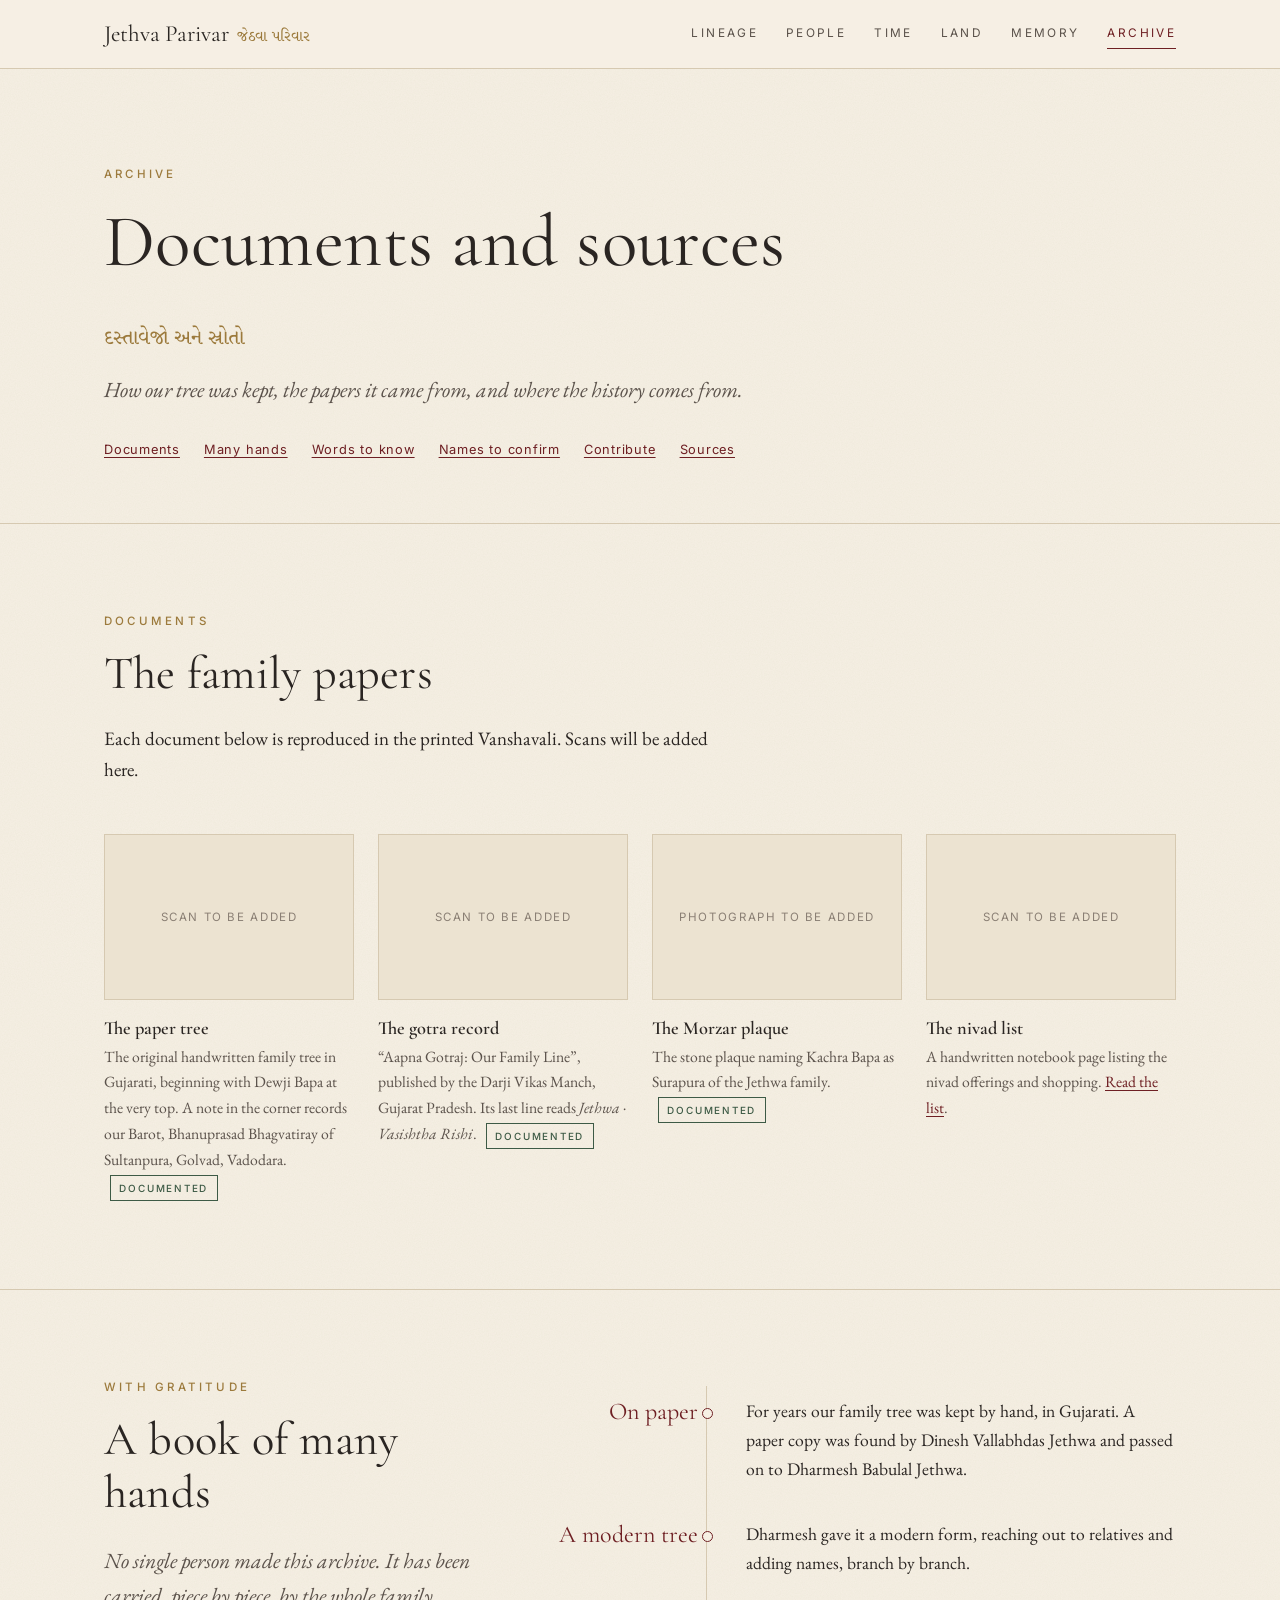
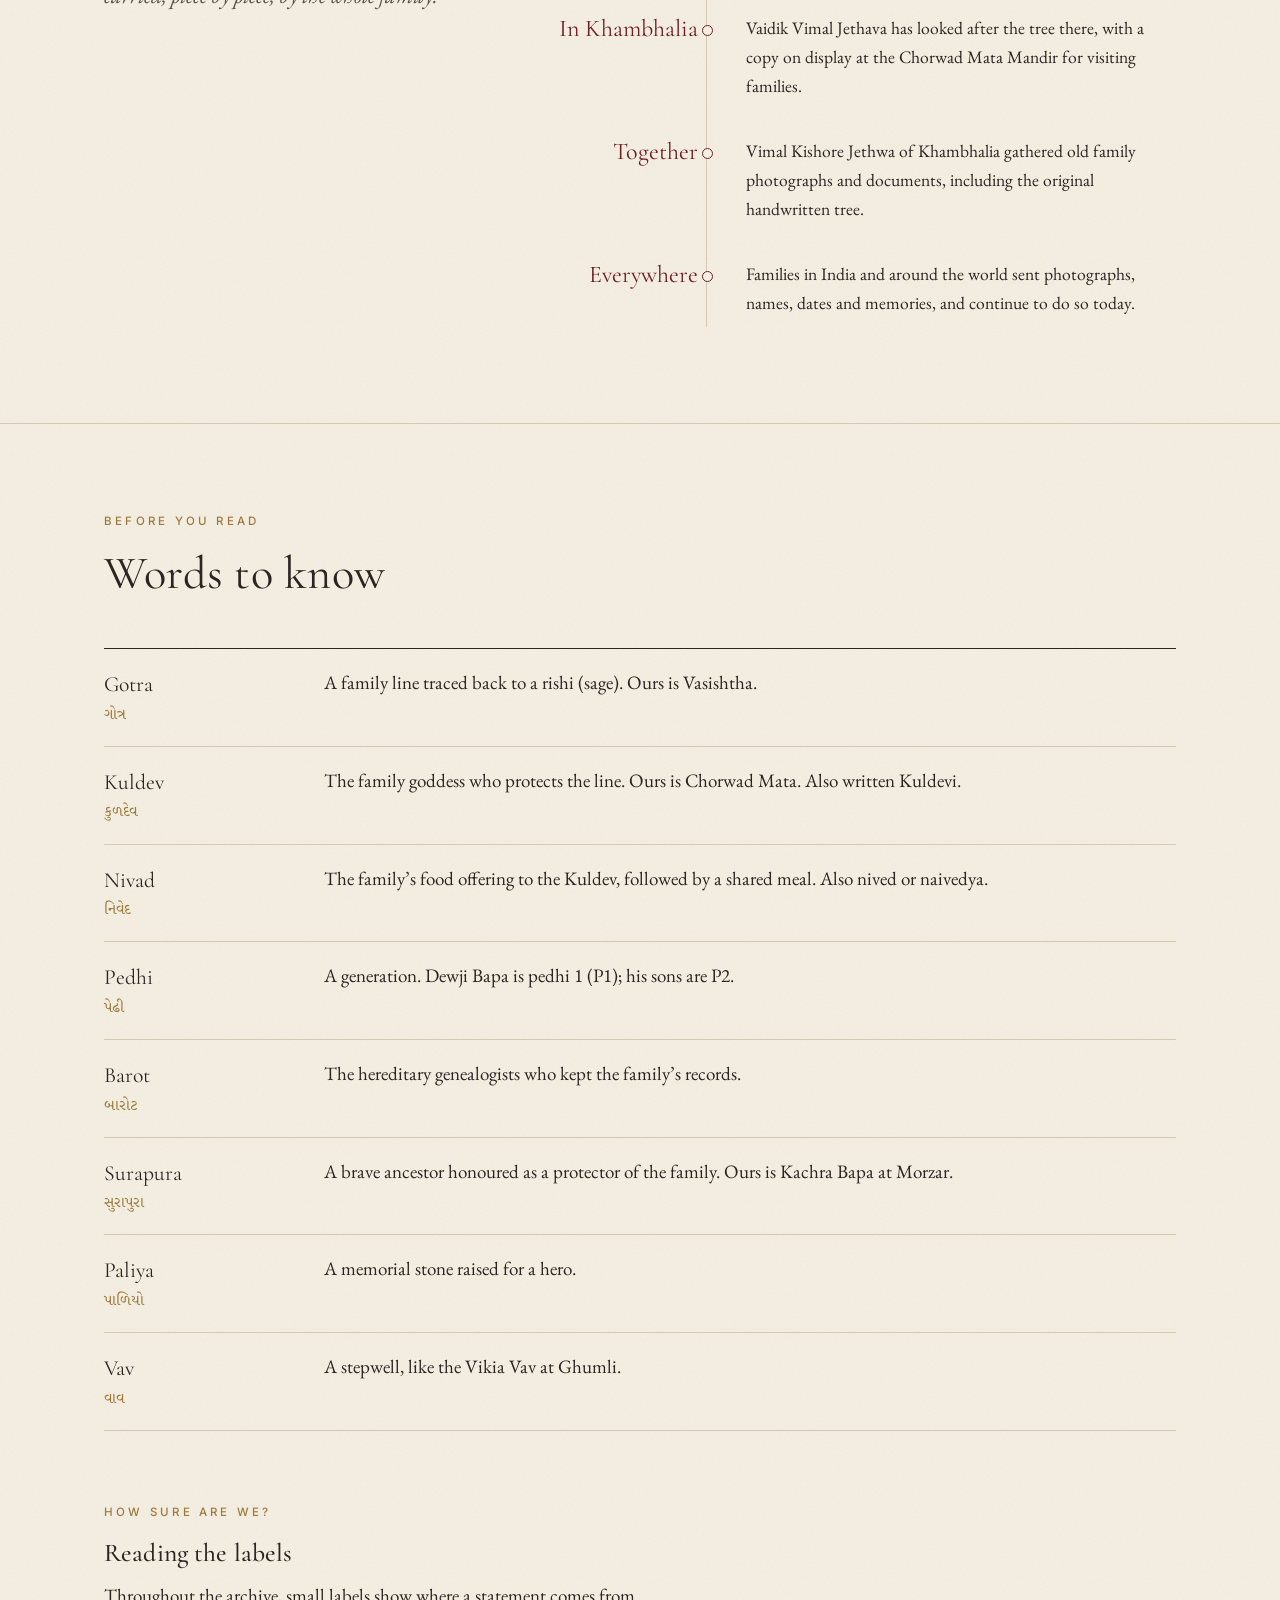
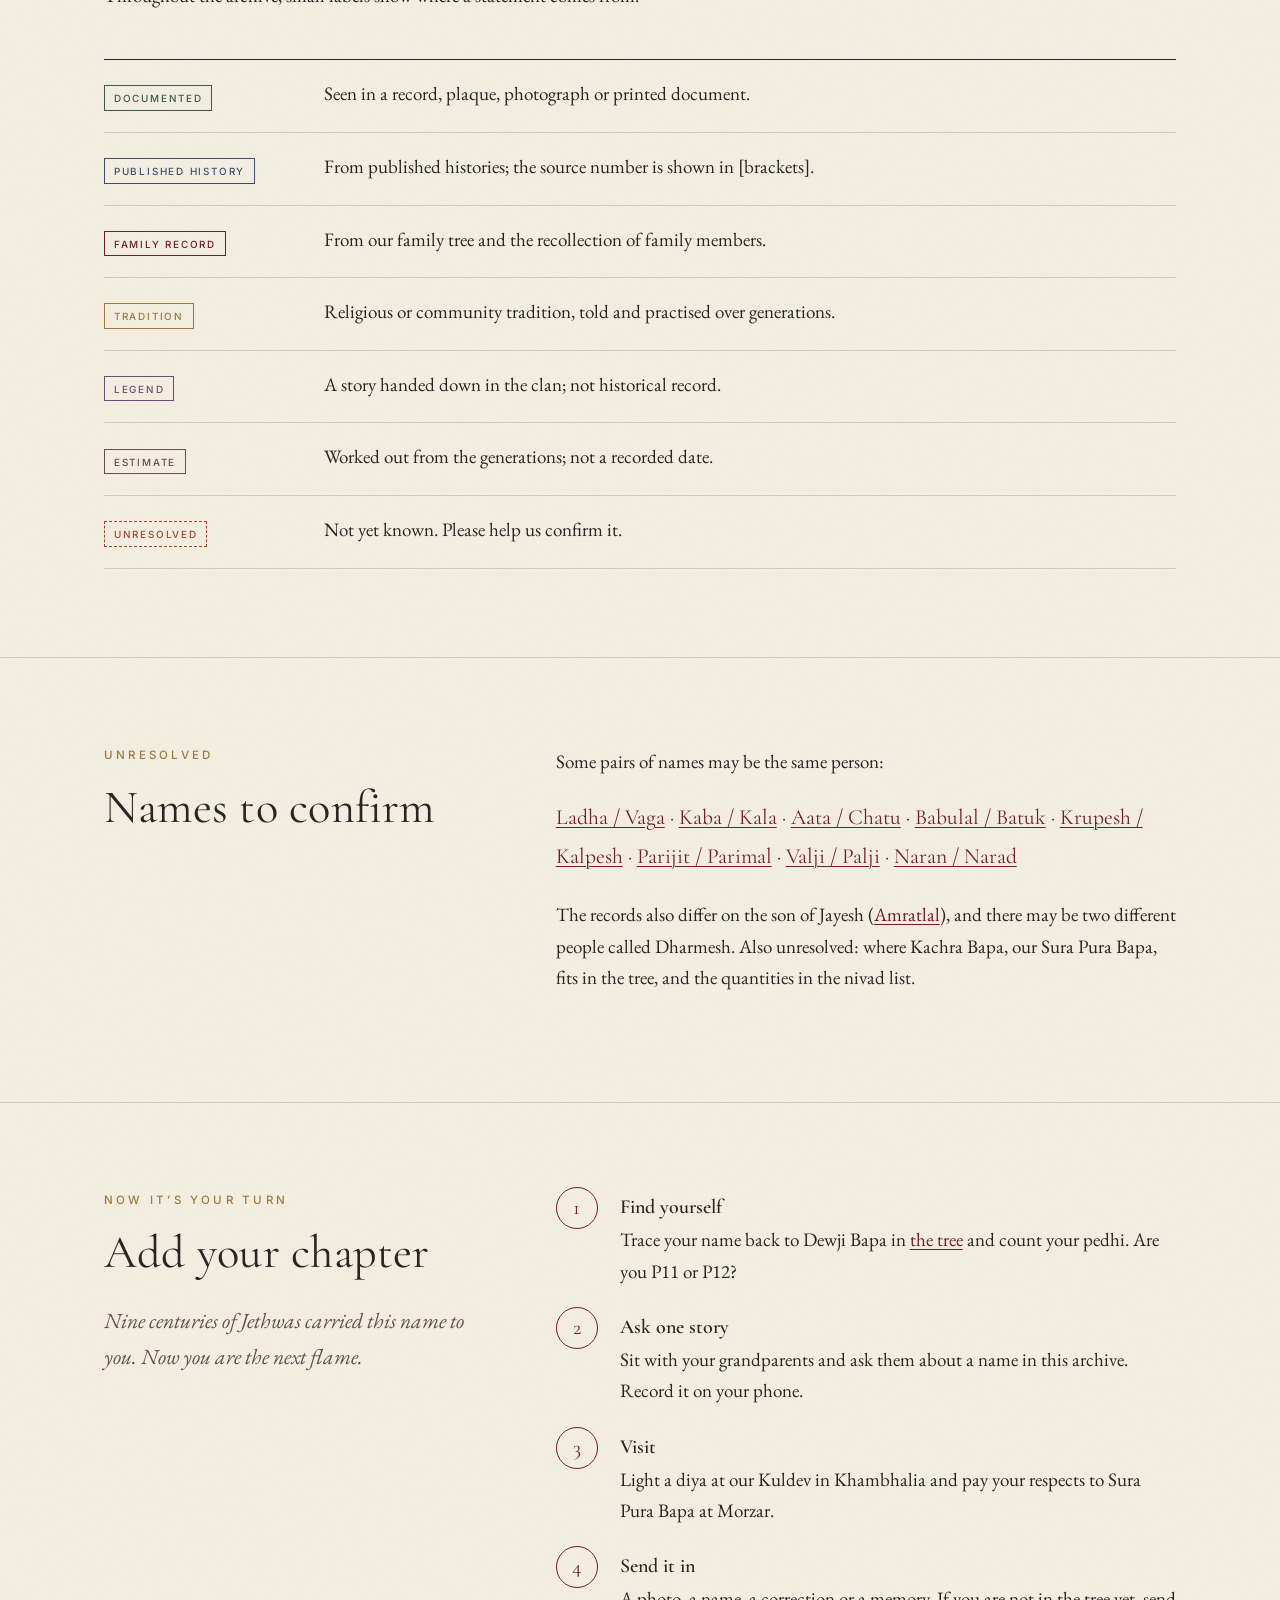
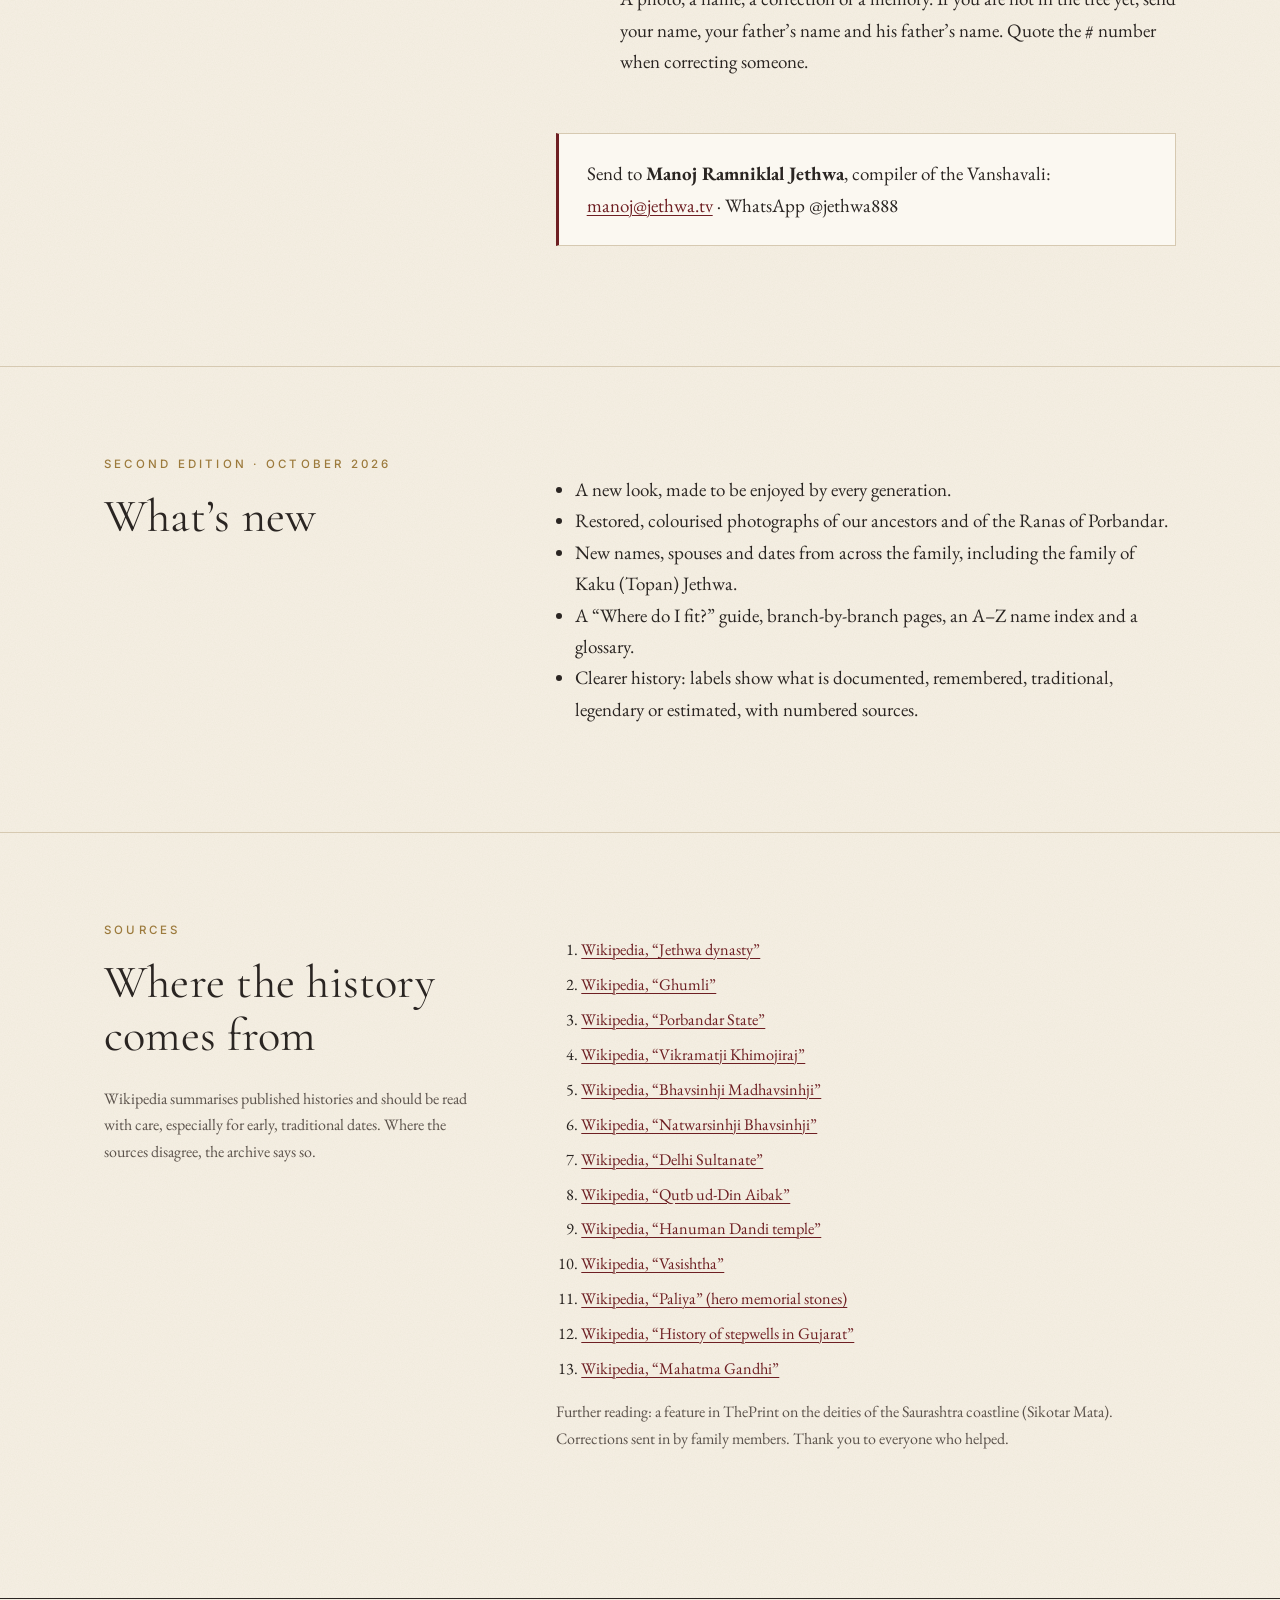
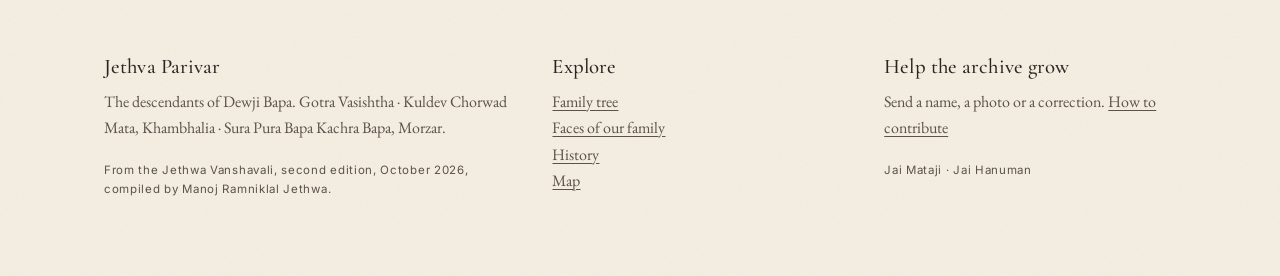
==== archive.html @ 45e607ae "Build the family archive website from the Vanshavali Seven pages in an editorial archive style: home" ====
<!doctype html>
<html lang="en">
<head>
  <meta charset="utf-8">
  <meta name="viewport" content="width=device-width, initial-scale=1">
  <title>Documents and sources · Jethva Parivar</title>
  <meta name="description" content="The family's documents, how our tree was kept, a glossary, sources, and the names still to confirm.">
  <link rel="preconnect" href="https://fonts.googleapis.com">
  <link rel="preconnect" href="https://fonts.gstatic.com" crossorigin>
  <link href="https://fonts.googleapis.com/css2?family=Cormorant+Garamond:ital,wght@0,400;0,500;0,600;1,400&family=EB+Garamond:ital,wght@0,400;0,600;1,400&family=Inter:wght@400;500&family=Noto+Serif+Gujarati:wght@400;500&display=swap" rel="stylesheet">
  <link rel="stylesheet" href="css/style.css">
</head>
<body>
  <header class="site-header">
    <div class="wrap">
      <a class="brand" href="index.html">Jethva Parivar<span>જેઠવા પરિવાર</span></a>
      <button class="nav-toggle" type="button" aria-expanded="false" aria-controls="nav">Menu</button>
      <nav class="nav" id="nav" aria-label="Main">
        <a href="lineage.html">Lineage</a>
        <a href="people.html">People</a>
        <a href="time.html">Time</a>
        <a href="land.html">Land</a>
        <a href="memory.html">Memory</a>
        <a href="archive.html" aria-current="page">Archive</a>
      </nav>
    </div>
  </header>

  <main>
<header class="page-head">
  <div class="wrap">
    <p class="eyebrow">Archive</p>
    <h1>Documents and sources</h1>
    <div class="gu-title">દસ્તાવેજો અને સ્રોતો</div>
    <p class="lede" style="max-width:42rem">How our tree was kept, the papers it came from, and where the history comes from.</p>
    <p style="font-family:var(--ui);font-size:.8rem;letter-spacing:.06em;margin-top:2rem;display:flex;gap:1.5rem;flex-wrap:wrap">
      <a href="#documents">Documents</a><a href="#hands">Many hands</a><a href="#words">Words to know</a><a href="#confirm">Names to confirm</a><a href="#contribute">Contribute</a><a href="#sources">Sources</a>
    </p>
  </div>
</header>

<section id="documents">
  <div class="wrap">
    <div class="section-head reveal">
      <p class="eyebrow">Documents</p>
      <h2>The family papers</h2>
      <p>Each document below is reproduced in the printed Vanshavali. Scans will be added here.</p>
    </div>
    <div class="gallery" style="grid-template-columns:repeat(auto-fill,minmax(250px,1fr))">
      <figure class="reveal"><div class="plate wide">Scan to be added</div><figcaption><b>The paper tree</b>The original handwritten family tree in Gujarati, beginning with Dewji Bapa at the very top. A note in the corner records our Barot, Bhanuprasad Bhagvatiray of Sultanpura, Golvad, Vadodara. <span class="tag doc">Documented</span></figcaption></figure>
      <figure class="reveal"><div class="plate wide">Scan to be added</div><figcaption><b>The gotra record</b>“Aapna Gotraj: Our Family Line”, published by the Darji Vikas Manch, Gujarat Pradesh. Its last line reads <i>Jethwa · Vasishtha Rishi</i>. <span class="tag doc">Documented</span></figcaption></figure>
      <figure class="reveal"><div class="plate wide">Photograph to be added</div><figcaption><b>The Morzar plaque</b>The stone plaque naming Kachra Bapa as Surapura of the Jethwa family. <span class="tag doc">Documented</span></figcaption></figure>
      <figure class="reveal"><div class="plate wide">Scan to be added</div><figcaption><b>The nivad list</b>A handwritten notebook page listing the nivad offerings and shopping. <a href="memory.html#nivad">Read the list</a>.</figcaption></figure>
    </div>
  </div>
</section>

<section id="hands">
  <div class="wrap split">
    <div class="reveal">
      <p class="eyebrow">With gratitude</p>
      <h2>A book of many hands</h2>
      <p class="lede">No single person made this archive. It has been carried, piece by piece, by the whole family.</p>
    </div>
    <ol class="timeline reveal" style="margin-top:0">
      <li><div class="when">On paper</div><div class="what">For years our family tree was kept by hand, in Gujarati. A paper copy was found by Dinesh Vallabhdas Jethwa and passed on to Dharmesh Babulal Jethwa.</div></li>
      <li><div class="when">A modern tree</div><div class="what">Dharmesh gave it a modern form, reaching out to relatives and adding names, branch by branch.</div></li>
      <li><div class="when">In Khambhalia</div><div class="what">Vaidik Vimal Jethava has looked after the tree there, with a copy on display at the Chorwad Mata Mandir for visiting families.</div></li>
      <li><div class="when">Together</div><div class="what">Vimal Kishore Jethwa of Khambhalia gathered old family photographs and documents, including the original handwritten tree.</div></li>
      <li><div class="when">Everywhere</div><div class="what">Families in India and around the world sent photographs, names, dates and memories, and continue to do so today.</div></li>
    </ol>
  </div>
</section>

<section id="words">
  <div class="wrap">
    <div class="section-head reveal">
      <p class="eyebrow">Before you read</p>
      <h2>Words to know</h2>
    </div>
    <dl class="glossary reveal">
      <dt>Gotra<span class="gu">ગોત્ર</span></dt><dd>A family line traced back to a rishi (sage). Ours is Vasishtha.</dd>
      <dt>Kuldev<span class="gu">કુળદેવ</span></dt><dd>The family goddess who protects the line. Ours is Chorwad Mata. Also written Kuldevi.</dd>
      <dt>Nivad<span class="gu">નિવેદ</span></dt><dd>The family’s food offering to the Kuldev, followed by a shared meal. Also nived or naivedya.</dd>
      <dt>Pedhi<span class="gu">પેઢી</span></dt><dd>A generation. Dewji Bapa is pedhi 1 (P1); his sons are P2.</dd>
      <dt>Barot<span class="gu">બારોટ</span></dt><dd>The hereditary genealogists who kept the family’s records.</dd>
      <dt>Surapura<span class="gu">સુરાપુરા</span></dt><dd>A brave ancestor honoured as a protector of the family. Ours is Kachra Bapa at Morzar.</dd>
      <dt>Paliya<span class="gu">પાળિયો</span></dt><dd>A memorial stone raised for a hero.</dd>
      <dt>Vav<span class="gu">વાવ</span></dt><dd>A stepwell, like the Vikia Vav at Ghumli.</dd>
    </dl>

    <div class="section-head reveal" style="margin-top:72px">
      <p class="eyebrow">How sure are we?</p>
      <h3>Reading the labels</h3>
      <p>Throughout the archive, small labels show where a statement comes from.</p>
    </div>
    <dl class="glossary reveal">
      <dt><span class="tag doc" style="margin:0">Documented</span></dt><dd>Seen in a record, plaque, photograph or printed document.</dd>
      <dt><span class="tag pub" style="margin:0">Published history</span></dt><dd>From published histories; the source number is shown in [brackets].</dd>
      <dt><span class="tag fam" style="margin:0">Family record</span></dt><dd>From our family tree and the recollection of family members.</dd>
      <dt><span class="tag trad" style="margin:0">Tradition</span></dt><dd>Religious or community tradition, told and practised over generations.</dd>
      <dt><span class="tag leg" style="margin:0">Legend</span></dt><dd>A story handed down in the clan; not historical record.</dd>
      <dt><span class="tag est" style="margin:0">Estimate</span></dt><dd>Worked out from the generations; not a recorded date.</dd>
      <dt><span class="tag unres" style="margin:0">Unresolved</span></dt><dd>Not yet known. Please help us confirm it.</dd>
    </dl>
  </div>
</section>

<section id="confirm">
  <div class="wrap split">
    <div class="reveal">
      <p class="eyebrow">Unresolved</p>
      <h2>Names to confirm</h2>
    </div>
    <div class="reveal">
      <p>Some pairs of names may be the same person:</p>
      <p style="font-family:var(--serif);font-size:1.35rem;line-height:1.8">
        <a href="lineage.html#67">Ladha / Vaga</a> · <a href="lineage.html#156">Kaba / Kala</a> · <a href="lineage.html#159">Aata / Chatu</a> · <a href="lineage.html#110">Babulal / Batuk</a> · <a href="lineage.html#130">Krupesh / Kalpesh</a> · <a href="lineage.html#64">Parijit / Parimal</a> · <a href="lineage.html#250">Valji / Palji</a> · <a href="lineage.html#251">Naran / Narad</a>
      </p>
      <p>The records also differ on the son of Jayesh (<a href="lineage.html#26">Amratlal</a>), and there may be two different people called Dharmesh. Also unresolved: where Kachra Bapa, our Sura Pura Bapa, fits in the tree, and the quantities in the nivad list.</p>
    </div>
  </div>
</section>

<section id="contribute">
  <div class="wrap split">
    <div class="reveal">
      <p class="eyebrow">Now it’s your turn</p>
      <h2>Add your chapter</h2>
      <p class="lede">Nine centuries of Jethwas carried this name to you. Now you are the next flame.</p>
    </div>
    <div class="reveal">
      <ol class="steps">
        <li><b>Find yourself</b>Trace your name back to Dewji Bapa in <a href="lineage.html">the tree</a> and count your pedhi. Are you P11 or P12?</li>
        <li><b>Ask one story</b>Sit with your grandparents and ask them about a name in this archive. Record it on your phone.</li>
        <li><b>Visit</b>Light a diya at our Kuldev in Khambhalia and pay your respects to Sura Pura Bapa at Morzar.</li>
        <li><b>Send it in</b>A photo, a name, a correction or a memory. If you are not in the tree yet, send your name, your father’s name and his father’s name. Quote the # number when correcting someone.</li>
      </ol>
      <div class="callout">
        <p>Send to <b>Manoj Ramniklal Jethwa</b>, compiler of the Vanshavali: <a href="mailto:manoj@jethwa.tv">manoj@jethwa.tv</a> · WhatsApp @jethwa888</p>
      </div>
    </div>
  </div>
</section>

<section>
  <div class="wrap split">
    <div class="reveal">
      <p class="eyebrow">Second edition · October 2026</p>
      <h2>What’s new</h2>
    </div>
    <ul class="reveal" style="padding-left:1.2rem">
      <li>A new look, made to be enjoyed by every generation.</li>
      <li>Restored, colourised photographs of our ancestors and of the Ranas of Porbandar.</li>
      <li>New names, spouses and dates from across the family, including the family of Kaku (Topan) Jethwa.</li>
      <li>A “Where do I fit?” guide, branch-by-branch pages, an A–Z name index and a glossary.</li>
      <li>Clearer history: labels show what is documented, remembered, traditional, legendary or estimated, with numbered sources.</li>
    </ul>
  </div>
</section>

<section id="sources">
  <div class="wrap split">
    <div class="reveal">
      <p class="eyebrow">Sources</p>
      <h2>Where the history comes from</h2>
      <p style="font-size:1rem;color:var(--ink-soft)">Wikipedia summarises published histories and should be read with care, especially for early, traditional dates. Where the sources disagree, the archive says so.</p>
    </div>
    <div class="reveal">
      <ol class="sources">
        <li><a href="https://en.wikipedia.org/wiki/Jethwa_dynasty">Wikipedia, “Jethwa dynasty”</a></li>
        <li><a href="https://en.wikipedia.org/wiki/Ghumli">Wikipedia, “Ghumli”</a></li>
        <li><a href="https://en.wikipedia.org/wiki/Porbandar_State">Wikipedia, “Porbandar State”</a></li>
        <li><a href="https://en.wikipedia.org/wiki/Vikramatji_Khimojiraj">Wikipedia, “Vikramatji Khimojiraj”</a></li>
        <li><a href="https://en.wikipedia.org/wiki/Bhavsinhji_Madhavsinhji">Wikipedia, “Bhavsinhji Madhavsinhji”</a></li>
        <li><a href="https://en.wikipedia.org/wiki/Natwarsinhji_Bhavsinhji">Wikipedia, “Natwarsinhji Bhavsinhji”</a></li>
        <li><a href="https://en.wikipedia.org/wiki/Delhi_Sultanate">Wikipedia, “Delhi Sultanate”</a></li>
        <li><a href="https://en.wikipedia.org/wiki/Qutb_ud-Din_Aibak">Wikipedia, “Qutb ud-Din Aibak”</a></li>
        <li><a href="https://en.wikipedia.org/wiki/Hanuman_Dandi_temple">Wikipedia, “Hanuman Dandi temple”</a></li>
        <li><a href="https://en.wikipedia.org/wiki/Vasishtha">Wikipedia, “Vasishtha”</a></li>
        <li><a href="https://en.wikipedia.org/wiki/Paliya">Wikipedia, “Paliya” (hero memorial stones)</a></li>
        <li><a href="https://en.wikipedia.org/wiki/History_of_stepwells_in_Gujarat">Wikipedia, “History of stepwells in Gujarat”</a></li>
        <li><a href="https://en.wikipedia.org/wiki/Mahatma_Gandhi">Wikipedia, “Mahatma Gandhi”</a></li>
      </ol>
      <p style="font-size:1rem;color:var(--ink-soft)">Further reading: a feature in ThePrint on the deities of the Saurashtra coastline (Sikotar Mata). Corrections sent in by family members. Thank you to everyone who helped.</p>
    </div>
  </div>
</section>
  </main>

  <footer class="site-footer">
    <div class="wrap">
      <div>
        <h4>Jethva Parivar</h4>
        <p>The descendants of Dewji Bapa. Gotra Vasishtha · Kuldev Chorwad Mata, Khambhalia · Sura Pura Bapa Kachra Bapa, Morzar.</p>
        <p class="small">From the Jethwa Vanshavali, second edition, October 2026, compiled by Manoj Ramniklal Jethwa.</p>
      </div>
      <div>
        <h4>Explore</h4>
        <p><a href="lineage.html">Family tree</a><br><a href="people.html">Faces of our family</a><br><a href="time.html">History</a><br><a href="land.html">Map</a></p>
      </div>
      <div>
        <h4>Help the archive grow</h4>
        <p>Send a name, a photo or a correction. <a href="archive.html#contribute">How to contribute</a></p>
        <p class="small">Jai Mataji · Jai Hanuman</p>
      </div>
    </div>
  </footer>
  <script src="js/site.js"></script>
</body>
</html>
---- css/style.css ----
/* Jethva Parivar: a private family archive.
   Ivory paper, oxblood, restrained antique gold, sepia and charcoal. */

:root {
  --paper: #f6f0e4;
  --paper-deep: #ece3d1;
  --card: #fbf8f1;
  --ink: #2a2522;
  --ink-soft: #5b524b;
  --ink-faint: #8a7f74;
  --oxblood: #6e1f23;
  --oxblood-soft: #8d3a3a;
  --gold: #9c7a3c;
  --gold-faint: #c9b48a;
  --rule: #d6c9b1;
  --serif: "Cormorant Garamond", "EB Garamond", Georgia, serif;
  --text: "EB Garamond", Georgia, serif;
  --gu: "Noto Serif Gujarati", serif;
  --ui: "Inter", system-ui, sans-serif;
  --wide: 1120px;
  --narrow: 720px;
}

* { box-sizing: border-box; }

html { scroll-behavior: smooth; }

body {
  margin: 0;
  color: var(--ink);
  background-color: var(--paper);
  /* Subtle paper grain */
  background-image: url("data:image/svg+xml,%3Csvg xmlns='http://www.w3.org/2000/svg' width='220' height='220'%3E%3Cfilter id='n'%3E%3CfeTurbulence type='fractalNoise' baseFrequency='.85' numOctaves='3' stitchTiles='stitch'/%3E%3CfeColorMatrix values='0 0 0 0 .35 0 0 0 0 .27 0 0 0 0 .18 0 0 0 .07 0'/%3E%3C/filter%3E%3Crect width='100%25' height='100%25' filter='url(%23n)'/%3E%3C/svg%3E");
  font-family: var(--text);
  font-size: 1.1875rem;
  line-height: 1.65;
  -webkit-font-smoothing: antialiased;
}

img { max-width: 100%; display: block; }

a { color: var(--oxblood); text-decoration-thickness: 1px; text-underline-offset: 3px; }
a:hover { color: var(--oxblood-soft); }

h1, h2, h3, h4 {
  font-family: var(--serif);
  font-weight: 500;
  line-height: 1.15;
  margin: 0 0 .5em;
  letter-spacing: .005em;
}
h1 { font-size: clamp(2.6rem, 6vw, 4.6rem); font-weight: 400; }
h2 { font-size: clamp(2rem, 4vw, 2.9rem); font-weight: 400; }
h3 { font-size: 1.6rem; }
h4 { font-size: 1.25rem; }
p { margin: 0 0 1.1em; }

.gu { font-family: var(--gu); font-weight: 400; }

.eyebrow {
  font-family: var(--ui);
  font-size: .72rem;
  font-weight: 500;
  letter-spacing: .28em;
  text-transform: uppercase;
  color: var(--gold);
  margin: 0 0 1rem;
}

.lede { font-size: 1.35rem; color: var(--ink-soft); font-style: italic; }

.wrap { max-width: var(--wide); margin: 0 auto; padding: 0 24px; }
.narrow { max-width: var(--narrow); margin: 0 auto; padding: 0 24px; }

/* ---------- Header ---------- */

.site-header {
  position: sticky;
  top: 0;
  z-index: 20;
  background: rgba(246, 240, 228, .94);
  backdrop-filter: blur(6px);
  border-bottom: 1px solid var(--rule);
}
.site-header .wrap {
  display: flex;
  align-items: center;
  justify-content: space-between;
  gap: 1.5rem;
  height: 68px;
}
.brand {
  font-family: var(--serif);
  font-size: 1.45rem;
  color: var(--ink);
  text-decoration: none;
  white-space: nowrap;
}
.brand span { color: var(--gold); font-family: var(--gu); font-size: .95rem; margin-left: .5rem; }
.nav { display: flex; gap: 1.75rem; }
.nav a {
  font-family: var(--ui);
  font-size: .74rem;
  letter-spacing: .2em;
  text-transform: uppercase;
  color: var(--ink-soft);
  text-decoration: none;
  padding: .3rem 0;
  border-bottom: 1px solid transparent;
}
.nav a:hover, .nav a[aria-current="page"] { color: var(--oxblood); border-bottom-color: var(--oxblood); }
.nav-toggle {
  display: none;
  background: none;
  border: 1px solid var(--rule);
  font-family: var(--ui);
  font-size: .72rem;
  letter-spacing: .2em;
  text-transform: uppercase;
  color: var(--ink);
  padding: .5rem .8rem;
  cursor: pointer;
}

@media (max-width: 860px) {
  .nav-toggle { display: block; }
  .nav {
    display: none;
    position: absolute;
    top: 68px;
    left: 0;
    right: 0;
    flex-direction: column;
    gap: 0;
    background: var(--paper);
    border-bottom: 1px solid var(--rule);
    padding: .5rem 24px 1rem;
  }
  .nav.open { display: flex; }
  .nav a { padding: .8rem 0; border-bottom: 1px solid var(--rule); }
  .nav a[aria-current="page"] { border-bottom-color: var(--rule); }
}

/* ---------- Hero ---------- */

.hero {
  position: relative;
  min-height: min(88vh, 760px);
  display: flex;
  align-items: flex-end;
  color: #f6f0e4;
  background: #2a2522 url("../img/hero.jpg") center / cover no-repeat;
  overflow: hidden;
}
.hero::after {
  /* quiet scrim so the type stays legible over the photograph */
  content: "";
  position: absolute;
  inset: 0;
  background: linear-gradient(to right, rgba(30, 22, 18, .78) 0%, rgba(30, 22, 18, .5) 45%, rgba(30, 22, 18, .08) 80%);
}
.hero .wrap { position: relative; z-index: 1; padding-bottom: 72px; width: 100%; }
.hero .eyebrow, .hero p.eyebrow { color: #e3cf9f; font-size: .72rem; }
.hero h1 { max-width: 14ch; margin-bottom: .3em; }
.hero .gu-title { font-family: var(--gu); font-size: 1.4rem; color: var(--gold-faint); margin-bottom: 1.2rem; }
.hero p { max-width: 36rem; font-size: 1.3rem; color: #e9dfcc; }

.page-head {
  padding: 96px 0 48px;
  border-bottom: 1px solid var(--rule);
}
.page-head .gu-title { font-family: var(--gu); color: var(--gold); font-size: 1.3rem; margin-bottom: 1rem; }

/* ---------- Sections ---------- */

section { padding: 88px 0; }
section + section { border-top: 1px solid var(--rule); }
[id] { scroll-margin-top: 84px; }
.section-head { max-width: 40rem; margin-bottom: 48px; }

.rule-ornament {
  display: flex;
  align-items: center;
  gap: 1rem;
  color: var(--gold);
  margin: 3rem 0;
}
.rule-ornament::before, .rule-ornament::after { content: ""; flex: 1; height: 1px; background: var(--rule); }

/* Stats */
.stats { display: grid; grid-template-columns: repeat(3, 1fr); border-top: 1px solid var(--ink); border-bottom: 1px solid var(--rule); }
.stat { padding: 28px 20px 24px 0; }
.stat + .stat { padding-left: 24px; border-left: 1px solid var(--rule); }
.stat .num { font-family: var(--serif); font-size: clamp(2.6rem, 6vw, 4rem); line-height: 1; color: var(--oxblood); }
.stat .lbl { font-family: var(--ui); font-size: .78rem; letter-spacing: .06em; color: var(--ink-soft); margin-top: .6rem; }
@media (max-width: 600px) {
  .stats { grid-template-columns: 1fr; }
  .stat + .stat { padding-left: 0; border-left: 0; border-top: 1px solid var(--rule); }
}

/* Keyword index on home */
.chapters { display: grid; grid-template-columns: repeat(auto-fill, minmax(300px, 1fr)); border-top: 1px solid var(--ink); }
.chapter {
  display: block;
  padding: 32px 28px 36px 0;
  border-bottom: 1px solid var(--rule);
  text-decoration: none;
  color: var(--ink);
}
.chapter .k { font-family: var(--ui); font-size: .7rem; letter-spacing: .3em; color: var(--gold); text-transform: uppercase; }
.chapter h3 { margin: .6rem 0 .4rem; }
.chapter p { color: var(--ink-soft); font-size: 1.05rem; margin: 0; }
.chapter:hover h3 { color: var(--oxblood); }

/* Two-column editorial */
.split { display: grid; grid-template-columns: 1fr 1.6fr; gap: 64px; align-items: start; }
@media (max-width: 860px) { .split { grid-template-columns: 1fr; gap: 24px; } }

.quote {
  font-family: var(--serif);
  font-size: clamp(1.6rem, 3vw, 2.2rem);
  line-height: 1.3;
  font-style: italic;
  color: var(--ink);
  border-left: 1px solid var(--gold);
  padding-left: 28px;
  margin: 0;
}
.signature { font-family: var(--ui); font-size: .8rem; letter-spacing: .06em; color: var(--ink-soft); margin-top: 1.5rem; }

/* Cards */
.cards { display: grid; grid-template-columns: repeat(auto-fill, minmax(260px, 1fr)); gap: 24px; }
.card {
  background: var(--card);
  border: 1px solid var(--rule);
  padding: 28px;
}
.card h4 { margin-bottom: .4rem; }
.card p { font-size: 1.05rem; color: var(--ink-soft); margin: 0; }

/* Confidence tags, like catalogue labels */
.tag {
  display: inline-block;
  font-family: var(--ui);
  font-size: .62rem;
  font-weight: 500;
  letter-spacing: .18em;
  text-transform: uppercase;
  padding: .25rem .55rem .2rem;
  border: 1px solid currentColor;
  vertical-align: middle;
  margin-left: .35rem;
  white-space: nowrap;
}
.tag.doc { color: #3d5a45; }
.tag.pub { color: #3c4f6e; }
.tag.fam { color: var(--oxblood); }
.tag.trad { color: var(--gold); }
.tag.leg { color: #6b4d7a; }
.tag.est { color: var(--ink-soft); }
.tag.unres { color: #a1452e; border-style: dashed; }
sup.src { font-family: var(--ui); font-size: .62rem; color: var(--gold); }
sup.src a { text-decoration: none; color: inherit; }

/* Timeline */
.timeline { position: relative; margin: 0; padding: 0; list-style: none; }
.timeline::before { content: ""; position: absolute; left: 150px; top: 8px; bottom: 8px; width: 1px; background: var(--rule); }
.timeline li { display: grid; grid-template-columns: 150px 1fr; gap: 40px; padding: 18px 0; position: relative; }
.timeline li::before { content: ""; position: absolute; left: 146px; top: 30px; width: 9px; height: 9px; border-radius: 50%; background: var(--paper); border: 1px solid var(--oxblood); }
.timeline .when { font-family: var(--serif); font-size: 1.5rem; color: var(--oxblood); text-align: right; padding-right: 8px; line-height: 1.3; }
.timeline .what { font-size: 1.1rem; }
.timeline .what h4 { margin-bottom: .25rem; }
@media (max-width: 640px) {
  .timeline::before { left: 4px; }
  .timeline li { grid-template-columns: 1fr; gap: 4px; padding-left: 28px; }
  .timeline li::before { left: 0; }
  .timeline .when { text-align: left; }
}

/* Legends as editorial entries */
.entries { display: grid; grid-template-columns: repeat(2, 1fr); gap: 0 64px; }
.entry { padding: 32px 0; border-top: 1px solid var(--rule); }
.entry .when { font-family: var(--ui); font-size: .72rem; letter-spacing: .24em; color: var(--gold); text-transform: uppercase; }
.entry h3 { margin: .5rem 0 .75rem; }
.entry p { font-size: 1.08rem; }
@media (max-width: 760px) { .entries { grid-template-columns: 1fr; } }

/* Figure placeholder for photos still to be added */
.plate {
  border: 1px solid var(--rule);
  background: var(--paper-deep);
  aspect-ratio: 4 / 5;
  display: flex;
  align-items: center;
  justify-content: center;
  text-align: center;
  padding: 16px;
  color: var(--ink-faint);
  font-family: var(--ui);
  font-size: .72rem;
  letter-spacing: .14em;
  text-transform: uppercase;
}
.plate.wide { aspect-ratio: 3 / 2; }
figure { margin: 0; }
figcaption { font-size: .98rem; color: var(--ink-soft); margin-top: .8rem; }
figcaption b { font-family: var(--serif); font-weight: 600; color: var(--ink); font-size: 1.15rem; display: block; }

.gallery { display: grid; grid-template-columns: repeat(auto-fill, minmax(190px, 1fr)); gap: 32px 24px; }

/* Tables (nivad list) */
table { width: 100%; border-collapse: collapse; font-size: 1.05rem; }
th, td { text-align: left; padding: .7rem .75rem .7rem 0; border-bottom: 1px solid var(--rule); vertical-align: top; }
th { font-family: var(--ui); font-size: .7rem; letter-spacing: .2em; text-transform: uppercase; color: var(--gold); font-weight: 500; border-bottom-color: var(--ink); }
td.q { white-space: nowrap; text-align: right; color: var(--ink-soft); }
td .gu { color: var(--ink-faint); font-size: .95rem; display: block; }

/* Steps */
.steps { counter-reset: s; list-style: none; padding: 0; margin: 0; }
.steps li { counter-increment: s; position: relative; padding: 0 0 24px 64px; }
.steps li::before {
  content: counter(s);
  position: absolute;
  left: 0;
  top: -4px;
  width: 40px;
  height: 40px;
  border: 1px solid var(--oxblood);
  border-radius: 50%;
  display: flex;
  align-items: center;
  justify-content: center;
  font-family: var(--serif);
  font-size: 1.3rem;
  color: var(--oxblood);
}
.steps b { font-family: var(--serif); font-size: 1.25rem; font-weight: 600; display: block; }

/* Glossary */
dl.glossary { display: grid; grid-template-columns: 220px 1fr; margin: 0; border-top: 1px solid var(--ink); }
dl.glossary dt, dl.glossary dd { padding: 18px 0; border-bottom: 1px solid var(--rule); margin: 0; }
dl.glossary dt { font-family: var(--serif); font-size: 1.35rem; }
dl.glossary dt .gu { display: block; font-size: .95rem; color: var(--gold); }
@media (max-width: 640px) {
  dl.glossary { grid-template-columns: 1fr; }
  dl.glossary dt { border-bottom: 0; padding-bottom: 0; }
}

ol.sources { padding-left: 1.6rem; font-size: 1.02rem; }
ol.sources li { margin-bottom: .5rem; }

.callout {
  border: 1px solid var(--rule);
  border-left: 3px solid var(--oxblood);
  background: var(--card);
  padding: 24px 28px;
  margin: 2rem 0;
}
.callout p:last-child { margin: 0; }

.btn {
  display: inline-block;
  font-family: var(--ui);
  font-size: .74rem;
  letter-spacing: .2em;
  text-transform: uppercase;
  text-decoration: none;
  color: var(--paper);
  background: var(--oxblood);
  padding: .95rem 1.5rem;
  border: 1px solid var(--oxblood);
}
.btn:hover { background: var(--ink); border-color: var(--ink); color: var(--paper); }
.btn.ghost { background: transparent; color: var(--oxblood); }
.btn.ghost:hover { background: var(--oxblood); color: var(--paper); }
.hero .btn.ghost { color: var(--paper); border-color: var(--gold-faint); }

/* ---------- Family tree ---------- */

.finder { display: flex; gap: 12px; flex-wrap: wrap; align-items: center; }
.search {
  flex: 1;
  min-width: 240px;
  font-family: var(--text);
  font-size: 1.2rem;
  padding: .85rem 1rem;
  background: var(--card);
  border: 1px solid var(--rule);
  border-bottom: 1px solid var(--ink);
  color: var(--ink);
  outline: none;
}
.search:focus { border-color: var(--oxblood); }
.results { list-style: none; margin: 0; padding: 0; border: 1px solid var(--rule); border-top: 0; background: var(--card); max-height: 320px; overflow-y: auto; }
.results:empty { display: none; }
.results button {
  display: flex;
  width: 100%;
  justify-content: space-between;
  gap: 1rem;
  text-align: left;
  font: inherit;
  font-size: 1.05rem;
  background: none;
  border: 0;
  border-bottom: 1px solid var(--rule);
  padding: .65rem 1rem;
  cursor: pointer;
  color: var(--ink);
}
.results button:hover, .results button:focus { background: var(--paper-deep); outline: none; }
.results small { font-family: var(--ui); font-size: .72rem; color: var(--ink-faint); white-space: nowrap; }

.branches { display: flex; gap: 0; flex-wrap: wrap; border-bottom: 1px solid var(--rule); margin: 40px 0 0; }
.branches button {
  font-family: var(--ui);
  font-size: .72rem;
  letter-spacing: .16em;
  text-transform: uppercase;
  background: none;
  border: 0;
  border-bottom: 2px solid transparent;
  padding: .9rem 1.1rem .8rem 0;
  margin-right: 1.1rem;
  color: var(--ink-soft);
  cursor: pointer;
}
.branches button[aria-pressed="true"] { color: var(--oxblood); border-bottom-color: var(--oxblood); }
.branches button span { color: var(--ink-faint); letter-spacing: .05em; margin-left: .3rem; }

.tree-layout { display: grid; grid-template-columns: 1fr 360px; gap: 48px; align-items: start; margin-top: 32px; }
@media (max-width: 960px) { .tree-layout { grid-template-columns: 1fr; } }
@media (max-width: 860px) { .hero::after { background: rgba(30, 22, 18, .62); } }

.tree, .tree ul { list-style: none; margin: 0; padding: 0; }
.tree ul { margin-left: 8px; padding-left: 0; }
.tree ul > li { position: relative; padding-left: 26px; }
.tree ul > li::before {
  /* vertical connector from the parent */
  content: "";
  position: absolute;
  left: 0;
  top: 0;
  bottom: 0;
  border-left: 1px solid var(--gold-faint);
}
.tree ul > li:last-child::before { bottom: auto; height: 1.15em; }
.tree ul > li::after {
  /* elbow into the child */
  content: "";
  position: absolute;
  left: 0;
  top: 1.15em;
  width: 20px;
  border-top: 1px solid var(--gold-faint);
}
.node { display: flex; flex-wrap: wrap; align-items: baseline; gap: 0 .5rem; padding: .18rem 0; }
#tree { overflow-x: auto; padding-bottom: 8px; }
.tree-layout > * { min-width: 0; }
.node .tw {
  width: 18px;
  flex: none;
  font-family: var(--ui);
  font-size: .8rem;
  color: var(--gold);
  background: none;
  border: 0;
  padding: 0;
  cursor: pointer;
  line-height: 1;
}
.node .tw[disabled] { cursor: default; color: var(--rule); }
.node .nm {
  font: inherit;
  font-size: 1.12rem;
  background: none;
  border: 0;
  padding: 0;
  color: var(--ink);
  cursor: pointer;
  text-align: left;
}
.node .nm:hover { color: var(--oxblood); text-decoration: underline; text-underline-offset: 3px; text-decoration-thickness: 1px; }
.node.f .nm { color: var(--oxblood-soft); font-style: italic; }
.node .meta { font-family: var(--ui); font-size: .68rem; color: var(--ink-faint); letter-spacing: .04em; }
.node .sp { font-size: .98rem; color: var(--ink-soft); }
.node.sel .nm { color: var(--paper); background: var(--oxblood); padding: 0 .4rem; font-style: normal; text-decoration: none; }
.node.onpath .nm { color: var(--oxblood); font-weight: 600; }
.tree li.collapsed > ul { display: none; }

.person {
  position: sticky;
  top: 92px;
  background: var(--card);
  border: 1px solid var(--rule);
  padding: 32px 28px;
}
.person .pid { font-family: var(--ui); font-size: .7rem; letter-spacing: .22em; color: var(--gold); text-transform: uppercase; }
.person h3 { font-size: 2.2rem; margin: .4rem 0 .2rem; }
.person .alt { color: var(--ink-soft); font-style: italic; margin-bottom: 1rem; }
.person dl { display: grid; grid-template-columns: 96px 1fr; gap: .45rem .75rem; margin: 1.2rem 0; font-size: 1.02rem; }
.person dt { font-family: var(--ui); font-size: .68rem; letter-spacing: .16em; text-transform: uppercase; color: var(--ink-faint); padding-top: .3rem; }
.person dd { margin: 0; }
.person .line { font-size: 1rem; line-height: 1.8; border-top: 1px solid var(--rule); padding-top: 1rem; }
.person .line a { text-decoration: none; }
.person .line .sep { color: var(--gold); margin: 0 .3rem; }
.person .kids a { display: inline-block; margin-right: .6rem; }
.person .empty { color: var(--ink-faint); font-style: italic; }
@media (max-width: 960px) {
  .person { position: static; order: -1; padding: 24px 20px; }
}
@media (max-width: 600px) {
  .tree ul > li { padding-left: 16px; }
  .tree ul > li::after { width: 12px; }
  .node { flex-wrap: nowrap; white-space: nowrap; }
  .node .sp { display: none; }
  .person h3 { font-size: 1.8rem; }
  .person dl { grid-template-columns: 80px 1fr; }
}
.legend { font-family: var(--ui); font-size: .72rem; color: var(--ink-soft); letter-spacing: .03em; display: flex; flex-wrap: wrap; gap: .4rem 1.4rem; margin-top: 18px; }
.legend i { color: var(--oxblood-soft); }

/* ---------- Map ---------- */
.map-wrap { border: 1px solid var(--rule); background: var(--card); padding: 12px; }
.map-wrap svg { width: 100%; height: auto; display: block; }
.map-wrap .pin circle { fill: var(--oxblood); stroke: var(--card); stroke-width: 2; }
.map-wrap .pin text { font-family: var(--serif); font-size: 15px; fill: var(--ink); }
.map-wrap .pin text.sub { font-family: var(--ui); font-size: 9.5px; fill: var(--ink-faint); letter-spacing: .03em; }
.map-wrap .pin:hover circle { fill: var(--gold); }
.map-wrap .sea { font-family: var(--ui); font-size: 11px; letter-spacing: .5em; fill: var(--gold); }
.places { columns: 2; column-gap: 48px; list-style: none; padding: 0; margin: 0; }
.places li { break-inside: avoid; padding: 14px 0; border-bottom: 1px solid var(--rule); }
.places b { font-family: var(--serif); font-size: 1.3rem; font-weight: 500; }
.places small { display: block; color: var(--ink-soft); font-size: 1rem; }
@media (max-width: 640px) { .places { columns: 1; } }

/* ---------- Footer ---------- */
.site-footer { border-top: 1px solid var(--ink); padding: 56px 0 64px; margin-top: 40px; font-size: 1rem; color: var(--ink-soft); }
.site-footer .wrap { display: grid; grid-template-columns: 1.4fr 1fr 1fr; gap: 40px; }
.site-footer h4 { font-size: 1.3rem; color: var(--ink); }
.site-footer a { color: var(--ink-soft); }
.site-footer .small { font-family: var(--ui); font-size: .72rem; letter-spacing: .06em; margin-top: 1.2rem; }
@media (max-width: 760px) { .site-footer .wrap { grid-template-columns: 1fr; } }

.reveal { opacity: 0; transform: translateY(12px); transition: opacity .9s ease, transform .9s ease; }
.reveal.in { opacity: 1; transform: none; }
@media (prefers-reduced-motion: reduce) { .reveal { opacity: 1; transform: none; transition: none; } html { scroll-behavior: auto; } }
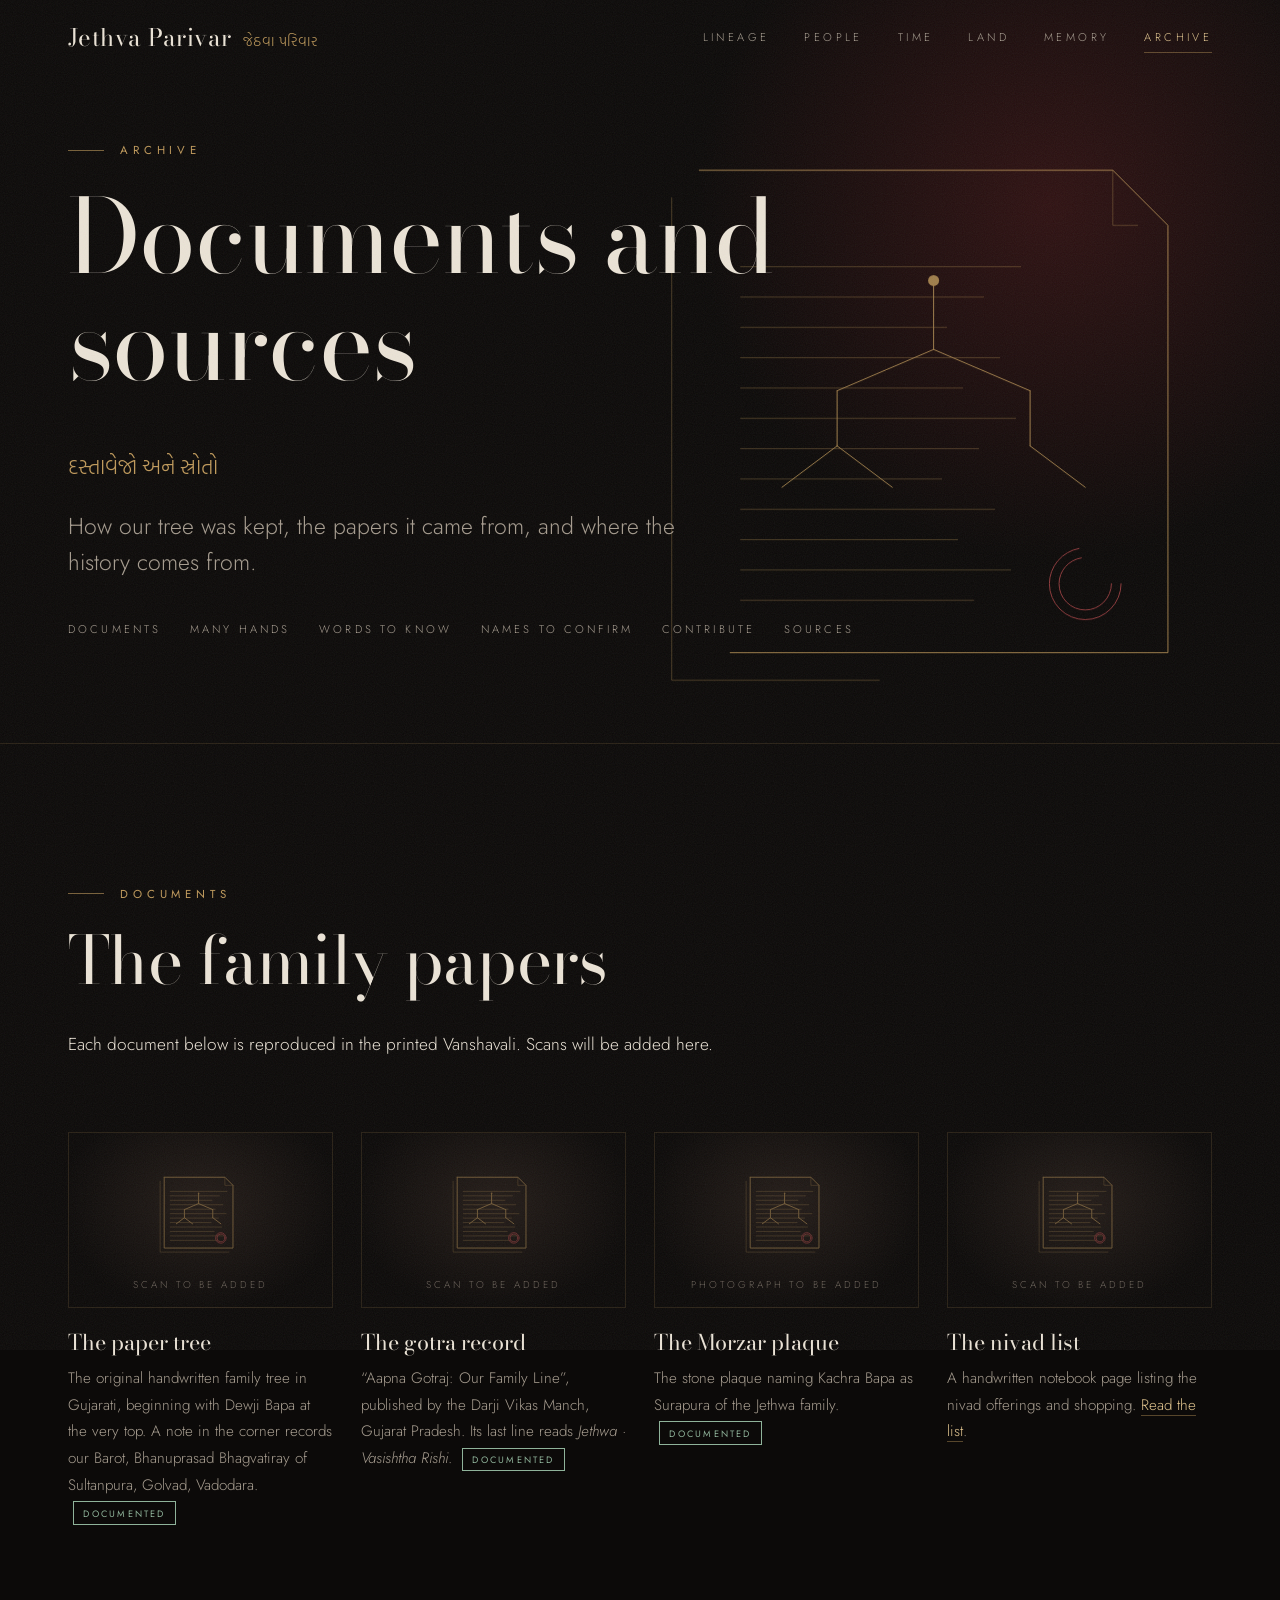
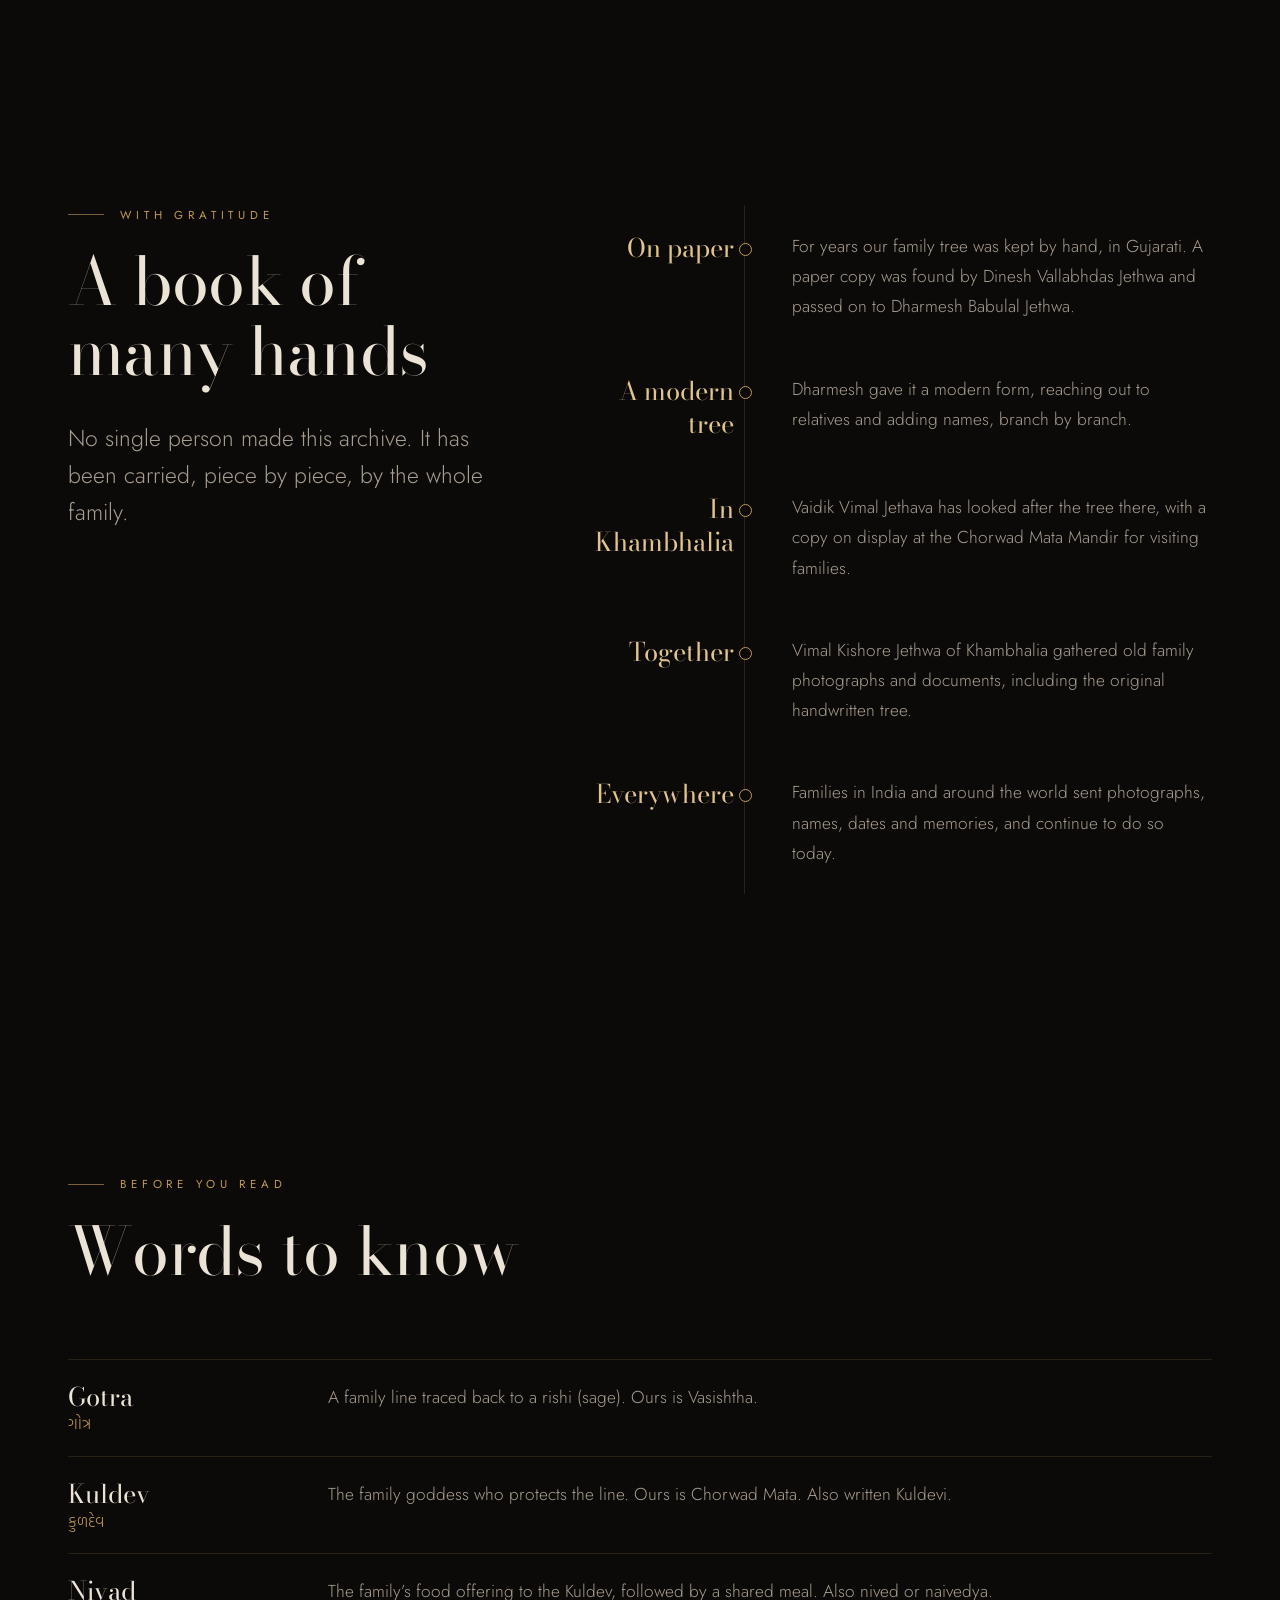
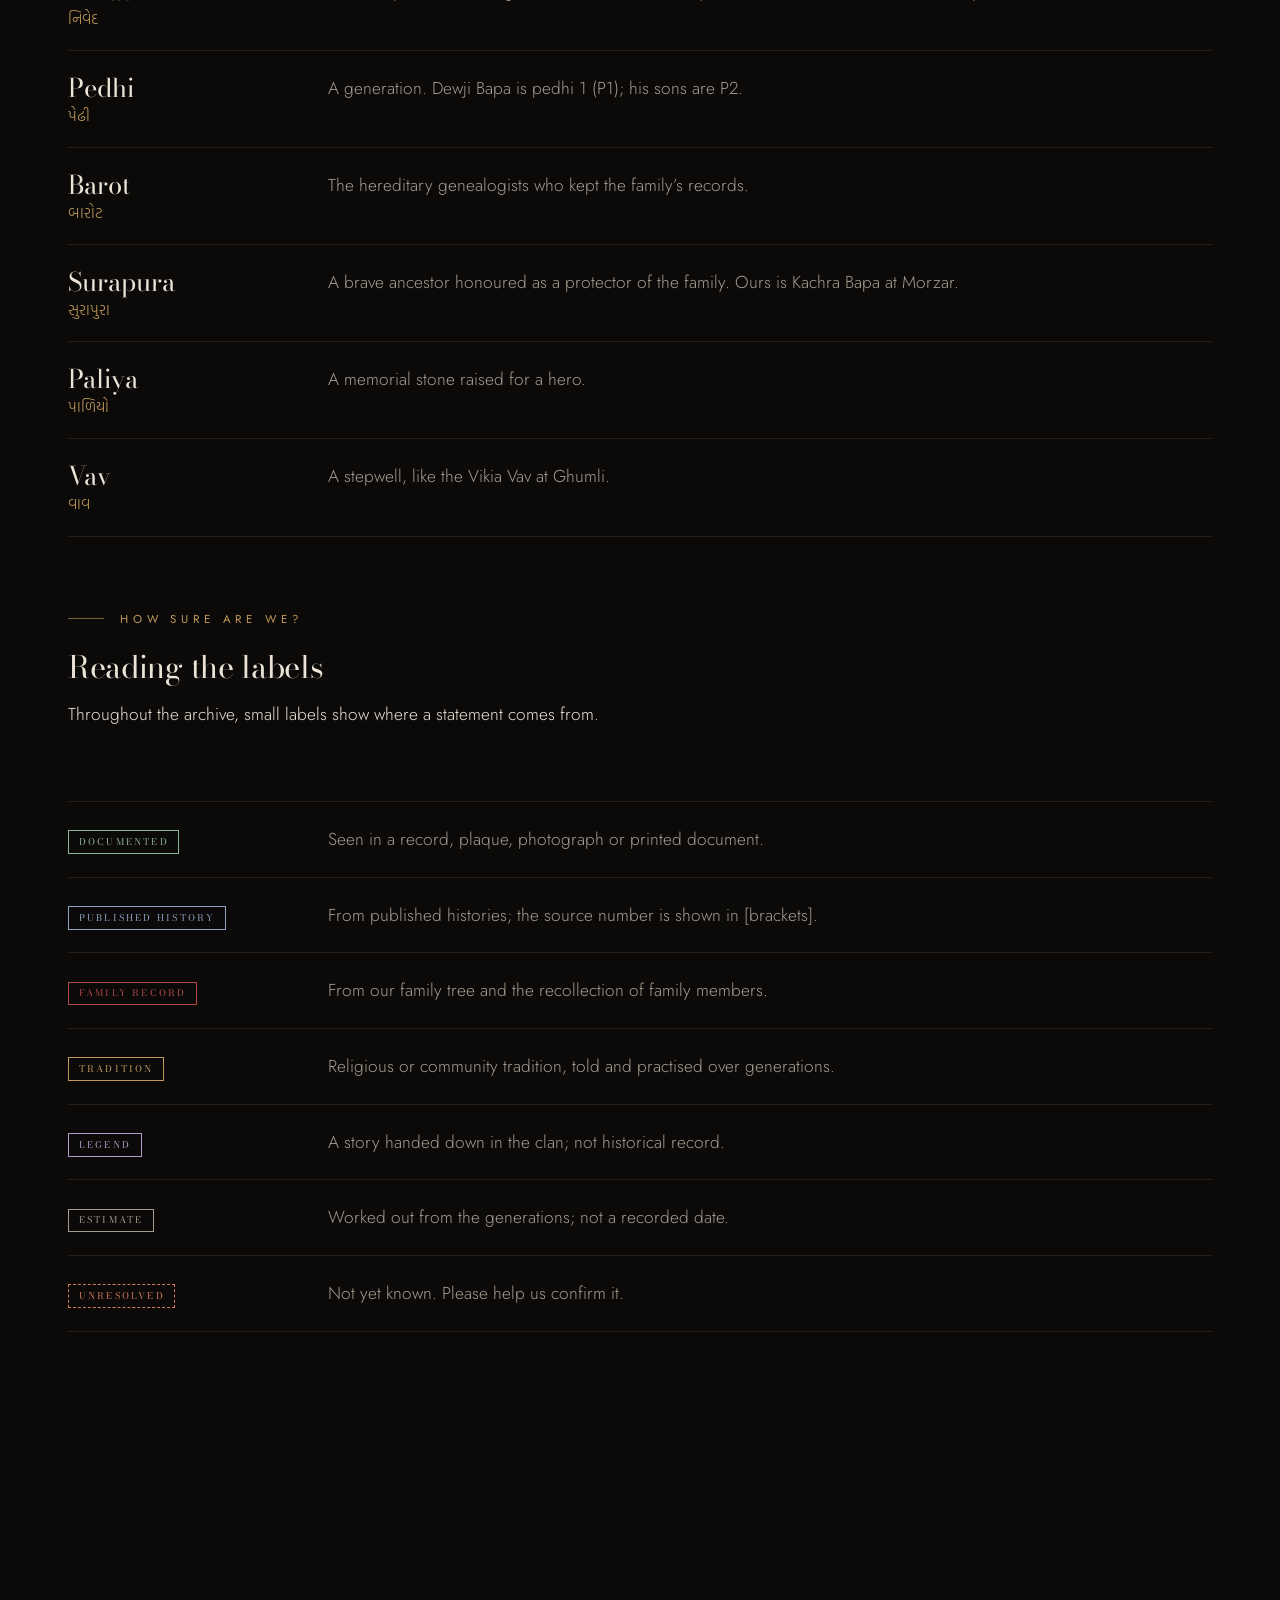
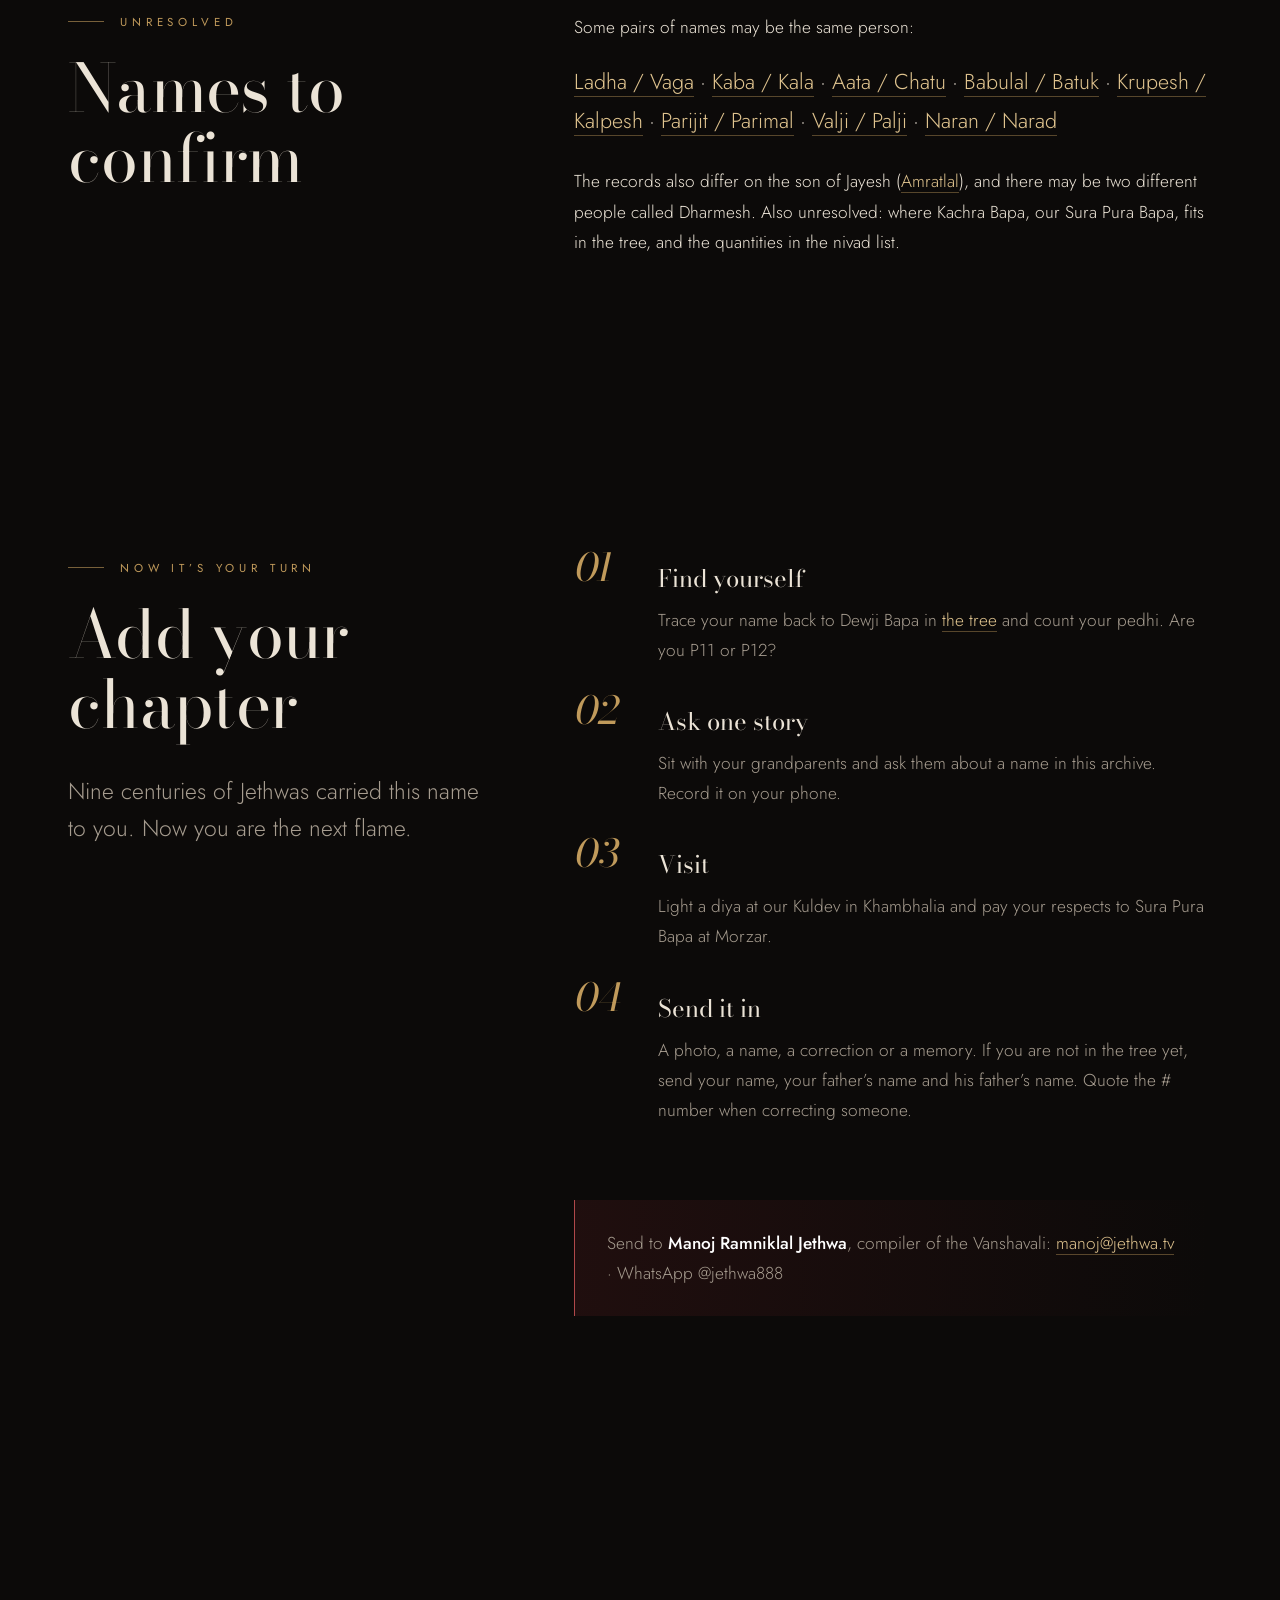
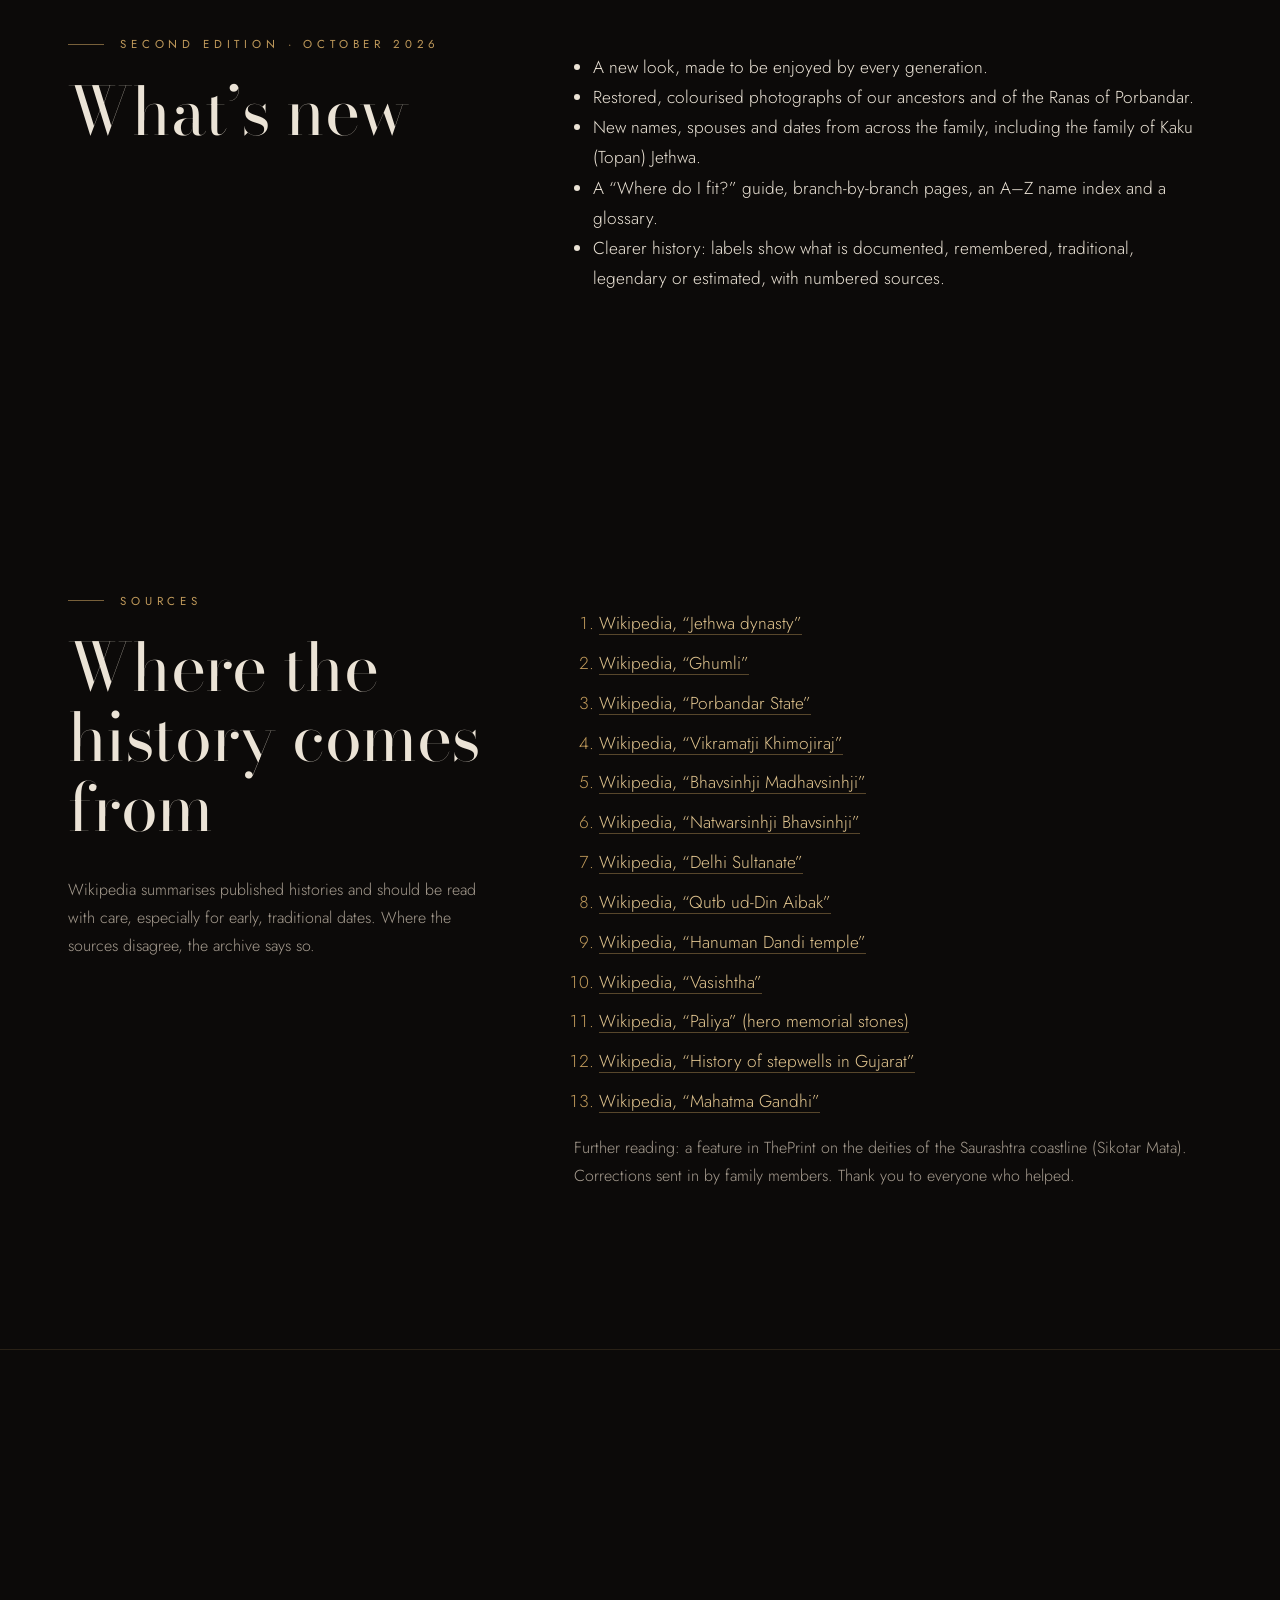
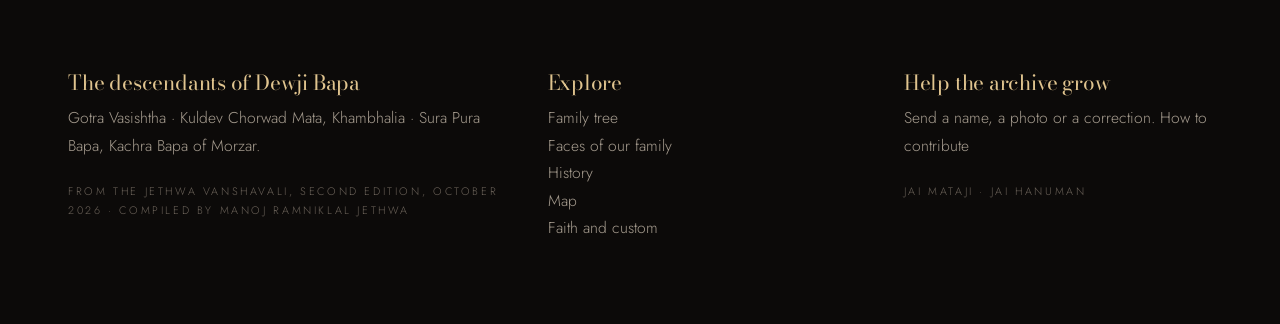
==== commit aec9f995: "Redesign as a dark, animated archive Warm black and oxblood instead of cream, Bodoni Moda and Jost t" ====
--- a/archive.html
+++ b/archive.html
@@ -5,9 +5,10 @@
   <meta name="viewport" content="width=device-width, initial-scale=1">
   <title>Documents and sources · Jethva Parivar</title>
   <meta name="description" content="The family's documents, how our tree was kept, a glossary, sources, and the names still to confirm.">
+  <meta name="theme-color" content="#0c0a09">
   <link rel="preconnect" href="https://fonts.googleapis.com">
   <link rel="preconnect" href="https://fonts.gstatic.com" crossorigin>
-  <link href="https://fonts.googleapis.com/css2?family=Cormorant+Garamond:ital,wght@0,400;0,500;0,600;1,400&family=EB+Garamond:ital,wght@0,400;0,600;1,400&family=Inter:wght@400;500&family=Noto+Serif+Gujarati:wght@400;500&display=swap" rel="stylesheet">
+  <link href="https://fonts.googleapis.com/css2?family=Bodoni+Moda:ital,opsz,wght@0,6..96,400;0,6..96,500;1,6..96,400&family=Jost:wght@300;400;500&family=Hind+Vadodara:wght@300;400&display=swap" rel="stylesheet">
   <link rel="stylesheet" href="css/style.css">
 </head>
 <body>
@@ -28,12 +29,14 @@
 
   <main>
 <header class="page-head">
+  <div class="glow" style="right:-12vw;top:-14vw"></div>
+  <div class="head-art" data-art="document" data-draw="load" data-speed="0.12"></div>
   <div class="wrap">
     <p class="eyebrow">Archive</p>
     <h1>Documents and sources</h1>
     <div class="gu-title">દસ્તાવેજો અને સ્રોતો</div>
     <p class="lede" style="max-width:42rem">How our tree was kept, the papers it came from, and where the history comes from.</p>
-    <p style="font-family:var(--ui);font-size:.8rem;letter-spacing:.06em;margin-top:2rem;display:flex;gap:1.5rem;flex-wrap:wrap">
+    <p class="jumps">
       <a href="#documents">Documents</a><a href="#hands">Many hands</a><a href="#words">Words to know</a><a href="#confirm">Names to confirm</a><a href="#contribute">Contribute</a><a href="#sources">Sources</a>
     </p>
   </div>
@@ -47,10 +50,10 @@
       <p>Each document below is reproduced in the printed Vanshavali. Scans will be added here.</p>
     </div>
     <div class="gallery" style="grid-template-columns:repeat(auto-fill,minmax(250px,1fr))">
-      <figure class="reveal"><div class="plate wide">Scan to be added</div><figcaption><b>The paper tree</b>The original handwritten family tree in Gujarati, beginning with Dewji Bapa at the very top. A note in the corner records our Barot, Bhanuprasad Bhagvatiray of Sultanpura, Golvad, Vadodara. <span class="tag doc">Documented</span></figcaption></figure>
-      <figure class="reveal"><div class="plate wide">Scan to be added</div><figcaption><b>The gotra record</b>“Aapna Gotraj: Our Family Line”, published by the Darji Vikas Manch, Gujarat Pradesh. Its last line reads <i>Jethwa · Vasishtha Rishi</i>. <span class="tag doc">Documented</span></figcaption></figure>
-      <figure class="reveal"><div class="plate wide">Photograph to be added</div><figcaption><b>The Morzar plaque</b>The stone plaque naming Kachra Bapa as Surapura of the Jethwa family. <span class="tag doc">Documented</span></figcaption></figure>
-      <figure class="reveal"><div class="plate wide">Scan to be added</div><figcaption><b>The nivad list</b>A handwritten notebook page listing the nivad offerings and shopping. <a href="memory.html#nivad">Read the list</a>.</figcaption></figure>
+      <figure class="reveal"><div class="plate wide"><div class="pa" data-art="document"></div><span>Scan to be added</span></div><figcaption><b>The paper tree</b>The original handwritten family tree in Gujarati, beginning with Dewji Bapa at the very top. A note in the corner records our Barot, Bhanuprasad Bhagvatiray of Sultanpura, Golvad, Vadodara. <span class="tag doc">Documented</span></figcaption></figure>
+      <figure class="reveal"><div class="plate wide"><div class="pa" data-art="document"></div><span>Scan to be added</span></div><figcaption><b>The gotra record</b>“Aapna Gotraj: Our Family Line”, published by the Darji Vikas Manch, Gujarat Pradesh. Its last line reads <i>Jethwa · Vasishtha Rishi</i>. <span class="tag doc">Documented</span></figcaption></figure>
+      <figure class="reveal"><div class="plate wide"><div class="pa" data-art="document"></div><span>Photograph to be added</span></div><figcaption><b>The Morzar plaque</b>The stone plaque naming Kachra Bapa as Surapura of the Jethwa family. <span class="tag doc">Documented</span></figcaption></figure>
+      <figure class="reveal"><div class="plate wide"><div class="pa" data-art="document"></div><span>Scan to be added</span></div><figcaption><b>The nivad list</b>A handwritten notebook page listing the nivad offerings and shopping. <a href="memory.html#nivad">Read the list</a>.</figcaption></figure>
     </div>
   </div>
 </section>
@@ -164,7 +167,7 @@
     <div class="reveal">
       <p class="eyebrow">Sources</p>
       <h2>Where the history comes from</h2>
-      <p style="font-size:1rem;color:var(--ink-soft)">Wikipedia summarises published histories and should be read with care, especially for early, traditional dates. Where the sources disagree, the archive says so.</p>
+      <p style="font-size:1rem;color:var(--text-soft)">Wikipedia summarises published histories and should be read with care, especially for early, traditional dates. Where the sources disagree, the archive says so.</p>
     </div>
     <div class="reveal">
       <ol class="sources">
@@ -182,7 +185,7 @@
         <li><a href="https://en.wikipedia.org/wiki/History_of_stepwells_in_Gujarat">Wikipedia, “History of stepwells in Gujarat”</a></li>
         <li><a href="https://en.wikipedia.org/wiki/Mahatma_Gandhi">Wikipedia, “Mahatma Gandhi”</a></li>
       </ol>
-      <p style="font-size:1rem;color:var(--ink-soft)">Further reading: a feature in ThePrint on the deities of the Saurashtra coastline (Sikotar Mata). Corrections sent in by family members. Thank you to everyone who helped.</p>
+      <p style="font-size:1rem;color:var(--text-soft)">Further reading: a feature in ThePrint on the deities of the Saurashtra coastline (Sikotar Mata). Corrections sent in by family members. Thank you to everyone who helped.</p>
     </div>
   </div>
 </section>
@@ -190,22 +193,26 @@
 
   <footer class="site-footer">
     <div class="wrap">
-      <div>
-        <h4>Jethva Parivar</h4>
-        <p>The descendants of Dewji Bapa. Gotra Vasishtha · Kuldev Chorwad Mata, Khambhalia · Sura Pura Bapa Kachra Bapa, Morzar.</p>
-        <p class="small">From the Jethwa Vanshavali, second edition, October 2026, compiled by Manoj Ramniklal Jethwa.</p>
+      <div class="big" data-speed="0.08">Jethva Parivar</div>
+      <div class="cols">
+        <div>
+          <h4>The descendants of Dewji Bapa</h4>
+          <p>Gotra Vasishtha · Kuldev Chorwad Mata, Khambhalia · Sura Pura Bapa, Kachra Bapa of Morzar.</p>
+          <p class="small">From the Jethwa Vanshavali, second edition, October 2026 · compiled by Manoj Ramniklal Jethwa</p>
+        </div>
+        <div>
+          <h4>Explore</h4>
+          <p><a href="lineage.html">Family tree</a><br><a href="people.html">Faces of our family</a><br><a href="time.html">History</a><br><a href="land.html">Map</a><br><a href="memory.html">Faith and custom</a></p>
+        </div>
+        <div>
+          <h4>Help the archive grow</h4>
+          <p>Send a name, a photo or a correction. <a href="archive.html#contribute">How to contribute</a></p>
+          <p class="small">Jai Mataji · Jai Hanuman</p>
+        </div>
       </div>
-      <div>
-        <h4>Explore</h4>
-        <p><a href="lineage.html">Family tree</a><br><a href="people.html">Faces of our family</a><br><a href="time.html">History</a><br><a href="land.html">Map</a></p>
-      </div>
-      <div>
-        <h4>Help the archive grow</h4>
-        <p>Send a name, a photo or a correction. <a href="archive.html#contribute">How to contribute</a></p>
-        <p class="small">Jai Mataji · Jai Hanuman</p>
-      </div>
     </div>
   </footer>
+  <script src="js/art.js"></script>
   <script src="js/site.js"></script>
 </body>
 </html>
--- a/css/style.css
+++ b/css/style.css
@@ -1,547 +1,443 @@
-/* Jethva Parivar: a private family archive.
-   Ivory paper, oxblood, restrained antique gold, sepia and charcoal. */
+/* Jethva Parivar: a cinematic family archive.
+   Warm black, deep oxblood, faded antique gold. Line-art drawn by scroll. */
 
 :root {
-  --paper: #f6f0e4;
-  --paper-deep: #ece3d1;
-  --card: #fbf8f1;
-  --ink: #2a2522;
-  --ink-soft: #5b524b;
-  --ink-faint: #8a7f74;
-  --oxblood: #6e1f23;
-  --oxblood-soft: #8d3a3a;
-  --gold: #9c7a3c;
-  --gold-faint: #c9b48a;
-  --rule: #d6c9b1;
-  --serif: "Cormorant Garamond", "EB Garamond", Georgia, serif;
-  --text: "EB Garamond", Georgia, serif;
-  --gu: "Noto Serif Gujarati", serif;
-  --ui: "Inter", system-ui, sans-serif;
-  --wide: 1120px;
-  --narrow: 720px;
+  --bg: #0c0a09;
+  --bg-2: #13100e;
+  --panel: #1a1512;
+  --oxblood: #4a1114;
+  --oxblood-2: #7a2226;
+  --rouge: #b0484a;
+  --gold: #c09a5b;
+  --gold-2: #e0c48f;
+  --gold-dim: rgba(192, 154, 91, .42);
+  --line: rgba(192, 154, 91, .16);
+  --text: #ebe3d6;
+  --text-soft: #a69c8f;
+  --text-faint: #6c635a;
+  --display: "Bodoni Moda", "Didot", serif;
+  --body: "Jost", system-ui, sans-serif;
+  --gu: "Hind Vadodara", "Noto Sans Gujarati", sans-serif;
+  --wide: 1200px;
+  --ease: cubic-bezier(.2, .7, .1, 1);
 }
 
 * { box-sizing: border-box; }
-
-html { scroll-behavior: smooth; }
-
+html { background: var(--bg); }
 body {
   margin: 0;
-  color: var(--ink);
-  background-color: var(--paper);
-  /* Subtle paper grain */
-  background-image: url("data:image/svg+xml,%3Csvg xmlns='http://www.w3.org/2000/svg' width='220' height='220'%3E%3Cfilter id='n'%3E%3CfeTurbulence type='fractalNoise' baseFrequency='.85' numOctaves='3' stitchTiles='stitch'/%3E%3CfeColorMatrix values='0 0 0 0 .35 0 0 0 0 .27 0 0 0 0 .18 0 0 0 .07 0'/%3E%3C/filter%3E%3Crect width='100%25' height='100%25' filter='url(%23n)'/%3E%3C/svg%3E");
-  font-family: var(--text);
-  font-size: 1.1875rem;
-  line-height: 1.65;
+  color: var(--text);
+  background: var(--bg);
+  font-family: var(--body);
+  font-weight: 300;
+  font-size: 1.08rem;
+  line-height: 1.75;
   -webkit-font-smoothing: antialiased;
+  overflow-x: hidden;
+}
+
+/* Film grain over everything */
+body::after {
+  content: "";
+  position: fixed;
+  inset: -50%;
+  z-index: 100;
+  pointer-events: none;
+  opacity: .07;
+  background-image: url("data:image/svg+xml,%3Csvg xmlns='http://www.w3.org/2000/svg' width='200' height='200'%3E%3Cfilter id='n'%3E%3CfeTurbulence type='fractalNoise' baseFrequency='.9' numOctaves='2' stitchTiles='stitch'/%3E%3C/filter%3E%3Crect width='100%25' height='100%25' filter='url(%23n)'/%3E%3C/svg%3E");
+  animation: grain 1.2s steps(6) infinite;
+}
+@keyframes grain {
+  0% { transform: translate(0, 0); }
+  20% { transform: translate(-3%, 2%); }
+  40% { transform: translate(2%, -3%); }
+  60% { transform: translate(-2%, -1%); }
+  80% { transform: translate(3%, 3%); }
+  100% { transform: translate(0, 0); }
 }
 
 img { max-width: 100%; display: block; }
-
-a { color: var(--oxblood); text-decoration-thickness: 1px; text-underline-offset: 3px; }
-a:hover { color: var(--oxblood-soft); }
-
-h1, h2, h3, h4 {
-  font-family: var(--serif);
-  font-weight: 500;
-  line-height: 1.15;
-  margin: 0 0 .5em;
-  letter-spacing: .005em;
-}
-h1 { font-size: clamp(2.6rem, 6vw, 4.6rem); font-weight: 400; }
-h2 { font-size: clamp(2rem, 4vw, 2.9rem); font-weight: 400; }
-h3 { font-size: 1.6rem; }
-h4 { font-size: 1.25rem; }
-p { margin: 0 0 1.1em; }
-
-.gu { font-family: var(--gu); font-weight: 400; }
+a { color: var(--gold-2); text-decoration: none; background: linear-gradient(var(--gold-dim), var(--gold-dim)) 0 100% / 100% 1px no-repeat; transition: background-size .4s var(--ease), color .3s; }
+a:hover { color: #fff; }
+::selection { background: var(--oxblood-2); color: #fff; }
+
+h1, h2, h3, h4 { font-family: var(--display); font-weight: 400; line-height: 1.05; margin: 0 0 .5em; letter-spacing: -.01em; }
+h1 { font-size: clamp(3rem, 9vw, 8.5rem); }
+h2 { font-size: clamp(2.2rem, 5.2vw, 4.6rem); }
+h3 { font-size: clamp(1.5rem, 2.4vw, 2rem); }
+h4 { font-size: 1.3rem; }
+h1 em, h2 em, h3 em { font-style: italic; color: var(--gold-2); }
+p { margin: 0 0 1.2em; }
+b, strong { font-weight: 500; color: #fff; }
+.gu { font-family: var(--gu); }
 
 .eyebrow {
-  font-family: var(--ui);
+  font-family: var(--body);
   font-size: .72rem;
-  font-weight: 500;
-  letter-spacing: .28em;
+  font-weight: 400;
+  letter-spacing: .42em;
   text-transform: uppercase;
   color: var(--gold);
-  margin: 0 0 1rem;
-}
-
-.lede { font-size: 1.35rem; color: var(--ink-soft); font-style: italic; }
-
-.wrap { max-width: var(--wide); margin: 0 auto; padding: 0 24px; }
-.narrow { max-width: var(--narrow); margin: 0 auto; padding: 0 24px; }
-
-/* ---------- Header ---------- */
-
-.site-header {
-  position: sticky;
-  top: 0;
-  z-index: 20;
-  background: rgba(246, 240, 228, .94);
-  backdrop-filter: blur(6px);
-  border-bottom: 1px solid var(--rule);
-}
-.site-header .wrap {
-  display: flex;
-  align-items: center;
-  justify-content: space-between;
-  gap: 1.5rem;
-  height: 68px;
-}
-.brand {
-  font-family: var(--serif);
-  font-size: 1.45rem;
-  color: var(--ink);
-  text-decoration: none;
-  white-space: nowrap;
-}
-.brand span { color: var(--gold); font-family: var(--gu); font-size: .95rem; margin-left: .5rem; }
-.nav { display: flex; gap: 1.75rem; }
-.nav a {
-  font-family: var(--ui);
-  font-size: .74rem;
-  letter-spacing: .2em;
-  text-transform: uppercase;
-  color: var(--ink-soft);
-  text-decoration: none;
-  padding: .3rem 0;
-  border-bottom: 1px solid transparent;
-}
-.nav a:hover, .nav a[aria-current="page"] { color: var(--oxblood); border-bottom-color: var(--oxblood); }
-.nav-toggle {
-  display: none;
-  background: none;
-  border: 1px solid var(--rule);
-  font-family: var(--ui);
-  font-size: .72rem;
-  letter-spacing: .2em;
-  text-transform: uppercase;
-  color: var(--ink);
-  padding: .5rem .8rem;
-  cursor: pointer;
-}
-
-@media (max-width: 860px) {
-  .nav-toggle { display: block; }
-  .nav {
-    display: none;
-    position: absolute;
-    top: 68px;
-    left: 0;
-    right: 0;
-    flex-direction: column;
-    gap: 0;
-    background: var(--paper);
-    border-bottom: 1px solid var(--rule);
-    padding: .5rem 24px 1rem;
-  }
-  .nav.open { display: flex; }
-  .nav a { padding: .8rem 0; border-bottom: 1px solid var(--rule); }
-  .nav a[aria-current="page"] { border-bottom-color: var(--rule); }
-}
-
-/* ---------- Hero ---------- */
-
-.hero {
-  position: relative;
-  min-height: min(88vh, 760px);
-  display: flex;
-  align-items: flex-end;
-  color: #f6f0e4;
-  background: #2a2522 url("../img/hero.jpg") center / cover no-repeat;
-  overflow: hidden;
-}
-.hero::after {
-  /* quiet scrim so the type stays legible over the photograph */
-  content: "";
-  position: absolute;
-  inset: 0;
-  background: linear-gradient(to right, rgba(30, 22, 18, .78) 0%, rgba(30, 22, 18, .5) 45%, rgba(30, 22, 18, .08) 80%);
-}
-.hero .wrap { position: relative; z-index: 1; padding-bottom: 72px; width: 100%; }
-.hero .eyebrow, .hero p.eyebrow { color: #e3cf9f; font-size: .72rem; }
-.hero h1 { max-width: 14ch; margin-bottom: .3em; }
-.hero .gu-title { font-family: var(--gu); font-size: 1.4rem; color: var(--gold-faint); margin-bottom: 1.2rem; }
-.hero p { max-width: 36rem; font-size: 1.3rem; color: #e9dfcc; }
-
-.page-head {
-  padding: 96px 0 48px;
-  border-bottom: 1px solid var(--rule);
-}
-.page-head .gu-title { font-family: var(--gu); color: var(--gold); font-size: 1.3rem; margin-bottom: 1rem; }
-
-/* ---------- Sections ---------- */
-
-section { padding: 88px 0; }
-section + section { border-top: 1px solid var(--rule); }
-[id] { scroll-margin-top: 84px; }
-.section-head { max-width: 40rem; margin-bottom: 48px; }
-
-.rule-ornament {
+  margin: 0 0 1.4rem;
   display: flex;
   align-items: center;
   gap: 1rem;
-  color: var(--gold);
-  margin: 3rem 0;
-}
-.rule-ornament::before, .rule-ornament::after { content: ""; flex: 1; height: 1px; background: var(--rule); }
-
-/* Stats */
-.stats { display: grid; grid-template-columns: repeat(3, 1fr); border-top: 1px solid var(--ink); border-bottom: 1px solid var(--rule); }
-.stat { padding: 28px 20px 24px 0; }
-.stat + .stat { padding-left: 24px; border-left: 1px solid var(--rule); }
-.stat .num { font-family: var(--serif); font-size: clamp(2.6rem, 6vw, 4rem); line-height: 1; color: var(--oxblood); }
-.stat .lbl { font-family: var(--ui); font-size: .78rem; letter-spacing: .06em; color: var(--ink-soft); margin-top: .6rem; }
-@media (max-width: 600px) {
-  .stats { grid-template-columns: 1fr; }
-  .stat + .stat { padding-left: 0; border-left: 0; border-top: 1px solid var(--rule); }
-}
-
-/* Keyword index on home */
-.chapters { display: grid; grid-template-columns: repeat(auto-fill, minmax(300px, 1fr)); border-top: 1px solid var(--ink); }
-.chapter {
-  display: block;
-  padding: 32px 28px 36px 0;
-  border-bottom: 1px solid var(--rule);
-  text-decoration: none;
-  color: var(--ink);
-}
-.chapter .k { font-family: var(--ui); font-size: .7rem; letter-spacing: .3em; color: var(--gold); text-transform: uppercase; }
-.chapter h3 { margin: .6rem 0 .4rem; }
-.chapter p { color: var(--ink-soft); font-size: 1.05rem; margin: 0; }
-.chapter:hover h3 { color: var(--oxblood); }
-
-/* Two-column editorial */
-.split { display: grid; grid-template-columns: 1fr 1.6fr; gap: 64px; align-items: start; }
-@media (max-width: 860px) { .split { grid-template-columns: 1fr; gap: 24px; } }
-
-.quote {
-  font-family: var(--serif);
-  font-size: clamp(1.6rem, 3vw, 2.2rem);
-  line-height: 1.3;
-  font-style: italic;
-  color: var(--ink);
-  border-left: 1px solid var(--gold);
-  padding-left: 28px;
-  margin: 0;
-}
-.signature { font-family: var(--ui); font-size: .8rem; letter-spacing: .06em; color: var(--ink-soft); margin-top: 1.5rem; }
-
-/* Cards */
-.cards { display: grid; grid-template-columns: repeat(auto-fill, minmax(260px, 1fr)); gap: 24px; }
-.card {
-  background: var(--card);
-  border: 1px solid var(--rule);
-  padding: 28px;
-}
-.card h4 { margin-bottom: .4rem; }
-.card p { font-size: 1.05rem; color: var(--ink-soft); margin: 0; }
-
-/* Confidence tags, like catalogue labels */
-.tag {
-  display: inline-block;
-  font-family: var(--ui);
-  font-size: .62rem;
-  font-weight: 500;
-  letter-spacing: .18em;
-  text-transform: uppercase;
-  padding: .25rem .55rem .2rem;
-  border: 1px solid currentColor;
-  vertical-align: middle;
-  margin-left: .35rem;
-  white-space: nowrap;
-}
-.tag.doc { color: #3d5a45; }
-.tag.pub { color: #3c4f6e; }
-.tag.fam { color: var(--oxblood); }
-.tag.trad { color: var(--gold); }
-.tag.leg { color: #6b4d7a; }
-.tag.est { color: var(--ink-soft); }
-.tag.unres { color: #a1452e; border-style: dashed; }
-sup.src { font-family: var(--ui); font-size: .62rem; color: var(--gold); }
-sup.src a { text-decoration: none; color: inherit; }
-
-/* Timeline */
-.timeline { position: relative; margin: 0; padding: 0; list-style: none; }
-.timeline::before { content: ""; position: absolute; left: 150px; top: 8px; bottom: 8px; width: 1px; background: var(--rule); }
-.timeline li { display: grid; grid-template-columns: 150px 1fr; gap: 40px; padding: 18px 0; position: relative; }
-.timeline li::before { content: ""; position: absolute; left: 146px; top: 30px; width: 9px; height: 9px; border-radius: 50%; background: var(--paper); border: 1px solid var(--oxblood); }
-.timeline .when { font-family: var(--serif); font-size: 1.5rem; color: var(--oxblood); text-align: right; padding-right: 8px; line-height: 1.3; }
-.timeline .what { font-size: 1.1rem; }
-.timeline .what h4 { margin-bottom: .25rem; }
-@media (max-width: 640px) {
-  .timeline::before { left: 4px; }
-  .timeline li { grid-template-columns: 1fr; gap: 4px; padding-left: 28px; }
-  .timeline li::before { left: 0; }
-  .timeline .when { text-align: left; }
-}
-
-/* Legends as editorial entries */
-.entries { display: grid; grid-template-columns: repeat(2, 1fr); gap: 0 64px; }
-.entry { padding: 32px 0; border-top: 1px solid var(--rule); }
-.entry .when { font-family: var(--ui); font-size: .72rem; letter-spacing: .24em; color: var(--gold); text-transform: uppercase; }
-.entry h3 { margin: .5rem 0 .75rem; }
-.entry p { font-size: 1.08rem; }
-@media (max-width: 760px) { .entries { grid-template-columns: 1fr; } }
-
-/* Figure placeholder for photos still to be added */
-.plate {
-  border: 1px solid var(--rule);
-  background: var(--paper-deep);
-  aspect-ratio: 4 / 5;
+}
+.eyebrow::before { content: ""; width: 36px; height: 1px; background: var(--gold); opacity: .6; }
+.lede { font-size: clamp(1.15rem, 1.8vw, 1.45rem); color: var(--text-soft); font-weight: 300; line-height: 1.6; }
+
+.wrap { max-width: var(--wide); margin: 0 auto; padding: 0 28px; }
+.narrow { max-width: 760px; margin: 0 auto; padding: 0 28px; }
+
+/* ---------- Header ---------- */
+.site-header {
+  position: fixed;
+  top: 0; left: 0; right: 0;
+  z-index: 50;
+  transition: background .5s, border-color .5s, transform .5s var(--ease);
+  border-bottom: 1px solid transparent;
+}
+.site-header.scrolled { background: rgba(12, 10, 9, .82); backdrop-filter: blur(12px); border-bottom-color: var(--line); }
+.site-header.hide { transform: translateY(-100%); }
+.site-header .wrap { display: flex; align-items: center; justify-content: space-between; height: 76px; }
+.brand { font-family: var(--display); font-size: 1.5rem; color: var(--text); background: none; letter-spacing: .02em; }
+.brand span { font-family: var(--gu); font-size: .9rem; color: var(--gold); margin-left: .7rem; }
+.nav { display: flex; gap: 2.2rem; }
+.nav a { font-size: .7rem; letter-spacing: .3em; text-transform: uppercase; color: var(--text-soft); background-size: 0 1px; padding: .3rem 0; }
+.nav a:hover, .nav a[aria-current="page"] { color: var(--gold-2); background-size: 100% 1px; }
+.nav-toggle { display: none; background: none; border: 1px solid var(--line); color: var(--text); font: inherit; font-size: .68rem; letter-spacing: .3em; text-transform: uppercase; padding: .6rem 1rem; cursor: pointer; }
+@media (max-width: 900px) {
+  .nav-toggle { display: block; }
+  .nav { position: fixed; inset: 76px 0 auto 0; flex-direction: column; gap: 0; background: rgba(12, 10, 9, .97); padding: 1rem 28px 2rem; border-bottom: 1px solid var(--line); clip-path: inset(0 0 100% 0); transition: clip-path .6s var(--ease); }
+  .nav.open { clip-path: inset(0 0 0 0); }
+  .nav a { padding: 1.1rem 0; border-bottom: 1px solid var(--line); background: none; font-size: .78rem; }
+}
+
+/* ---------- Hero ---------- */
+.hero {
+  position: relative;
+  height: 100vh;
+  min-height: 640px;
   display: flex;
   align-items: center;
-  justify-content: center;
-  text-align: center;
-  padding: 16px;
-  color: var(--ink-faint);
-  font-family: var(--ui);
-  font-size: .72rem;
-  letter-spacing: .14em;
-  text-transform: uppercase;
-}
+  overflow: hidden;
+  background: var(--bg);
+}
+.hero-img {
+  position: absolute;
+  inset: -6%;
+  background: url("../img/hero.jpg") center / cover no-repeat;
+  filter: grayscale(.7) sepia(.4) contrast(1.1) brightness(.5);
+  opacity: .42;
+  -webkit-mask-image: radial-gradient(ellipse 60% 75% at 30% 70%, #000 20%, transparent 75%);
+  mask-image: radial-gradient(ellipse 60% 75% at 30% 70%, #000 20%, transparent 75%);
+  animation: kenburns 30s ease-in-out infinite alternate;
+  will-change: transform;
+}
+@keyframes kenburns { from { transform: scale(1.02); } to { transform: scale(1.14) translate(-1.5%, -1%); } }
+.hero canvas { position: absolute; inset: 0; width: 100%; height: 100%; pointer-events: none; }
+.hero .wrap { position: relative; z-index: 2; width: 100%; }
+.hero h1 { font-size: clamp(4rem, 15vw, 13rem); line-height: .9; margin: 0; letter-spacing: 0; }
+.hero h1 .row { display: block; overflow: hidden; }
+.hero h1 .row > span { display: inline-block; transform: translateY(110%); animation: rise 1.4s var(--ease) forwards; }
+.hero h1 .row:nth-child(2) > span { animation-delay: .18s; font-style: italic; color: var(--gold-2); }
+@keyframes rise { to { transform: none; } }
+.hero .gu-title { font-family: var(--gu); color: var(--gold); font-size: clamp(1.1rem, 2vw, 1.5rem); letter-spacing: .1em; margin-top: 1.6rem; opacity: 0; animation: fade 1.6s .8s forwards; }
+.hero p.sub { max-width: 30rem; color: var(--text-soft); font-size: 1.12rem; margin-top: 1.6rem; opacity: 0; animation: fade 1.6s 1.1s forwards; }
+.hero .eyebrow { opacity: 0; animation: fade 1.4s .3s forwards; }
+@keyframes fade { to { opacity: 1; } }
+.scroll-cue { position: absolute; left: 50%; bottom: 36px; z-index: 2; transform: translateX(-50%); display: flex; flex-direction: column; align-items: center; gap: 12px; font-size: .62rem; letter-spacing: .4em; text-transform: uppercase; color: var(--text-faint); opacity: 0; animation: fade 1.5s 1.8s forwards; }
+.scroll-cue i { width: 1px; height: 56px; background: linear-gradient(var(--gold), transparent); animation: cue 2.4s ease-in-out infinite; transform-origin: top; }
+@keyframes cue { 0% { transform: scaleY(0); } 50% { transform: scaleY(1); } 100% { transform: scaleY(1); opacity: 0; } }
+.hero-art { position: absolute; right: -3%; bottom: 0; width: min(58vw, 860px); z-index: 1; opacity: .95; pointer-events: none; }
+
+/* ---------- Page head (inner pages) ---------- */
+.page-head { position: relative; min-height: 78vh; display: flex; align-items: flex-end; padding: 140px 0 90px; overflow: hidden; border-bottom: 1px solid var(--line); }
+.page-head .wrap { position: relative; z-index: 2; width: 100%; }
+.page-head h1 { font-size: clamp(3rem, 8vw, 7rem); max-width: 12ch; }
+.page-head .gu-title { font-family: var(--gu); color: var(--gold); font-size: 1.3rem; margin-bottom: 1.4rem; }
+.page-head .lede { max-width: 38rem; }
+.head-art { position: absolute; right: -2%; top: 16%; width: min(56vw, 760px); opacity: .8; pointer-events: none; z-index: 1; }
+@media (max-width: 900px) { .head-art { width: 110vw; right: -30vw; top: 10%; opacity: .28; } .hero-art { width: 120vw; right: -40vw; opacity: .35; } }
+.head-art svg { width: 100%; height: auto; }
+.glow { position: absolute; width: 60vw; height: 60vw; border-radius: 50%; background: radial-gradient(circle, rgba(122, 34, 38, .32), transparent 65%); pointer-events: none; z-index: 0; }
+
+/* Line-art */
+.art path, .art line, .art polyline, .art circle, .art rect, .art ellipse { fill: none; stroke: var(--gold); stroke-width: 1; stroke-linecap: round; stroke-linejoin: round; vector-effect: non-scaling-stroke; }
+.art .faint { stroke: var(--gold-dim); }
+.art .rouge { stroke: var(--rouge); }
+.art .fill-dot { fill: var(--gold); stroke: none; }
+.art text { fill: var(--text-soft); stroke: none; font-family: var(--body); }
+
+/* ---------- Sections ---------- */
+section { position: relative; padding: 140px 0; }
+section.tight { padding: 90px 0; }
+.band { background: var(--bg-2); }
+.band-red { background: radial-gradient(ellipse at 30% 0%, #5a161a 0%, var(--oxblood) 40%, #240809 100%); }
+.section-head { max-width: 46rem; margin-bottom: 72px; }
+.split { display: grid; grid-template-columns: 1fr 1.5fr; gap: 80px; align-items: start; }
+@media (max-width: 900px) { .split { grid-template-columns: 1fr; gap: 28px; } section { padding: 96px 0; } }
+
+/* Reveal */
+.reveal { opacity: 0; transform: translateY(40px); transition: opacity 1.2s var(--ease), transform 1.2s var(--ease); transition-delay: var(--d, 0s); }
+.reveal.in { opacity: 1; transform: none; }
+.mask { display: block; overflow: hidden; }
+.mask > span { display: inline-block; transform: translateY(105%); transition: transform 1.3s var(--ease); transition-delay: var(--d, 0s); }
+.in .mask > span, .mask.in > span { transform: none; }
+
+/* Big statement */
+.statement { font-family: var(--display); font-size: clamp(2rem, 4.6vw, 4.2rem); line-height: 1.15; max-width: 22ch; }
+.statement .w { opacity: .14; transition: opacity .5s; }
+.statement .w.lit { opacity: 1; }
+
+/* Stats */
+.stats { display: grid; grid-template-columns: repeat(3, 1fr); gap: 0; }
+.stat { padding: 40px 32px 40px 0; border-top: 1px solid var(--line); }
+.stat + .stat { padding-left: 32px; border-left: 1px solid var(--line); }
+.stat .num { font-family: var(--display); font-size: clamp(4rem, 10vw, 9rem); line-height: .9; color: var(--text); }
+.stat .num small { font-size: .4em; color: var(--gold); vertical-align: super; }
+.stat .lbl { font-size: .78rem; letter-spacing: .2em; text-transform: uppercase; color: var(--text-soft); margin-top: 1.2rem; max-width: 18rem; }
+@media (max-width: 700px) { .stats { grid-template-columns: 1fr; } .stat + .stat { padding-left: 0; border-left: 0; } }
+
+/* Sticky scrollytelling */
+.scrolly { display: grid; grid-template-columns: 1.5fr 1fr; gap: 64px; }
+.scrolly .sticky { position: sticky; top: 12vh; height: 76vh; display: flex; align-items: center; }
+.scrolly .sticky svg { width: 100%; height: 100%; }
+.scrolly .steps-col > div { min-height: 70vh; display: flex; flex-direction: column; justify-content: center; opacity: .25; transition: opacity .6s; }
+.scrolly .steps-col > div.active { opacity: 1; }
+@media (max-width: 900px) {
+  .scrolly { grid-template-columns: 1fr; gap: 0; }
+  .scrolly .sticky { position: relative; top: 0; height: auto; }
+  .scrolly .steps-col > div { min-height: 0; opacity: 1; padding: 36px 0 0; }
+}
+
+
+/* Horizontal pinned timeline */
+.hscroll { position: relative; }
+.hscroll .pin { position: sticky; top: 0; height: 100vh; overflow: hidden; display: flex; flex-direction: column; justify-content: center; }
+.hscroll .track { display: flex; gap: 0; will-change: transform; padding-left: max(28px, calc((100vw - var(--wide)) / 2 + 28px)); }
+.hscroll .item { flex: none; width: min(420px, 78vw); padding: 0 56px 0 0; position: relative; }
+.hscroll .item::before { content: ""; position: absolute; top: 38px; left: 0; right: 0; height: 1px; background: var(--line); }
+.hscroll .item .dot { width: 11px; height: 11px; border-radius: 50%; border: 1px solid var(--gold); background: var(--bg); position: relative; margin: 33px 0 28px; }
+.hscroll .item .yr { font-family: var(--display); font-size: clamp(2.6rem, 5vw, 4.4rem); color: var(--gold-2); line-height: 1; position: absolute; top: -48px; }
+.hscroll .item h4 { margin-bottom: .6rem; }
+.hscroll .item p { color: var(--text-soft); font-size: 1rem; }
+.hscroll .progress { position: absolute; left: 0; bottom: 0; height: 2px; background: var(--rouge); width: 0; }
+
+/* Chapter index */
+.chapters { border-top: 1px solid var(--line); }
+.chapter { display: grid; grid-template-columns: 80px 1fr 1.2fr 40px; gap: 32px; align-items: center; padding: 38px 0; border-bottom: 1px solid var(--line); color: var(--text); background: none; position: relative; overflow: hidden; }
+.chapter::before { content: ""; position: absolute; inset: 0; background: linear-gradient(90deg, rgba(122, 34, 38, .35), transparent 70%); transform: translateX(-101%); transition: transform .8s var(--ease); z-index: 0; }
+.chapter > * { position: relative; z-index: 1; }
+.chapter:hover::before { transform: none; }
+.chapter .k { font-size: .7rem; letter-spacing: .3em; color: var(--gold); }
+.chapter h3 { margin: 0; font-size: clamp(1.8rem, 3.4vw, 3rem); transition: transform .6s var(--ease); }
+.chapter:hover h3 { transform: translateX(14px); font-style: italic; }
+.chapter p { margin: 0; color: var(--text-soft); font-size: 1rem; }
+.chapter .arrow { font-size: 1.4rem; color: var(--gold); transition: transform .6s var(--ease); }
+.chapter:hover .arrow { transform: translateX(8px); }
+@media (max-width: 800px) { .chapter { grid-template-columns: 1fr; gap: 8px; } .chapter .arrow { display: none; } }
+
+/* Quote */
+.quote { font-family: var(--display); font-style: italic; font-size: clamp(1.8rem, 3.4vw, 3rem); line-height: 1.25; margin: 0; color: var(--text); }
+.signature { font-size: .74rem; letter-spacing: .26em; text-transform: uppercase; color: var(--gold); margin-top: 2rem; }
+
+/* Cards */
+.cards { display: grid; grid-template-columns: repeat(auto-fill, minmax(250px, 1fr)); gap: 1px; background: var(--line); border: 1px solid var(--line); }
+.card { background: var(--bg); padding: 36px 30px; transition: background .5s; }
+.card:hover { background: var(--panel); }
+.card h4 { color: var(--gold-2); }
+.card p { color: var(--text-soft); font-size: 1rem; margin: 0; }
+.band .card { background: var(--bg-2); }
+
+/* Confidence tags */
+.tag { display: inline-block; font-size: .58rem; font-weight: 400; letter-spacing: .24em; text-transform: uppercase; padding: .3rem .6rem .25rem; border: 1px solid currentColor; vertical-align: middle; margin: 0 .3rem; white-space: nowrap; line-height: 1.4; }
+.tag.doc { color: #8fb39a; }
+.tag.pub { color: #8ea4c7; }
+.tag.fam { color: var(--rouge); }
+.tag.trad { color: var(--gold); }
+.tag.leg { color: #b49ac8; }
+.tag.est { color: var(--text-soft); }
+.tag.unres { color: #d27a5d; border-style: dashed; }
+sup.src { font-size: .6rem; color: var(--gold); margin-left: 2px; }
+sup.src a { background: none; color: inherit; }
+
+/* Vertical timeline (inner pages) */
+.timeline { position: relative; margin: 0; padding: 0; list-style: none; }
+.timeline::before { content: ""; position: absolute; left: 170px; top: 0; bottom: 0; width: 1px; background: var(--line); }
+.timeline li { display: grid; grid-template-columns: 170px 1fr; gap: 48px; padding: 26px 0; position: relative; }
+.timeline li::before { content: ""; position: absolute; left: 165px; top: 38px; width: 11px; height: 11px; border-radius: 50%; background: var(--bg); border: 1px solid var(--gold); }
+.timeline .when { font-family: var(--display); font-size: 1.6rem; color: var(--gold-2); text-align: right; padding-right: 10px; line-height: 1.3; }
+.timeline .what { color: var(--text-soft); }
+@media (max-width: 640px) {
+  .timeline::before { left: 5px; }
+  .timeline li { grid-template-columns: 1fr; gap: 4px; padding-left: 32px; }
+  .timeline li::before { left: 0; top: 34px; }
+  .timeline .when { text-align: left; }
+}
+
+/* Legend entries */
+.entries { display: grid; grid-template-columns: repeat(2, 1fr); gap: 0 80px; }
+.entry { padding: 44px 0; border-top: 1px solid var(--line); }
+.entry .when { font-size: .7rem; letter-spacing: .3em; color: var(--gold); text-transform: uppercase; }
+.entry h3 { margin: .8rem 0 1rem; font-size: clamp(1.8rem, 3vw, 2.6rem); }
+.entry p { color: var(--text-soft); }
+@media (max-width: 800px) { .entries { grid-template-columns: 1fr; } }
+
+/* Plates (photos still to come) */
+.plate {
+  aspect-ratio: 4 / 5;
+  border: 1px solid var(--line);
+  background: radial-gradient(ellipse at 50% 40%, #241c18, var(--bg) 75%);
+  display: flex; align-items: center; justify-content: center; text-align: center;
+  color: var(--text-faint); font-size: .62rem; letter-spacing: .3em; text-transform: uppercase;
+  position: relative; overflow: hidden;
+}
+.plate .pa { position: absolute; inset: 16% 24% 24%; opacity: .5; }
+.plate.wide .pa { inset: 12% 30% 22%; }
+.plate .pa svg { width: 100%; height: 100%; }
+.plate span { position: absolute; bottom: 14px; left: 0; right: 0; }
 .plate.wide { aspect-ratio: 3 / 2; }
 figure { margin: 0; }
-figcaption { font-size: .98rem; color: var(--ink-soft); margin-top: .8rem; }
-figcaption b { font-family: var(--serif); font-weight: 600; color: var(--ink); font-size: 1.15rem; display: block; }
-
-.gallery { display: grid; grid-template-columns: repeat(auto-fill, minmax(190px, 1fr)); gap: 32px 24px; }
-
-/* Tables (nivad list) */
-table { width: 100%; border-collapse: collapse; font-size: 1.05rem; }
-th, td { text-align: left; padding: .7rem .75rem .7rem 0; border-bottom: 1px solid var(--rule); vertical-align: top; }
-th { font-family: var(--ui); font-size: .7rem; letter-spacing: .2em; text-transform: uppercase; color: var(--gold); font-weight: 500; border-bottom-color: var(--ink); }
-td.q { white-space: nowrap; text-align: right; color: var(--ink-soft); }
-td .gu { color: var(--ink-faint); font-size: .95rem; display: block; }
+figcaption { font-size: .95rem; color: var(--text-soft); margin-top: 1rem; }
+figcaption b { font-family: var(--display); font-weight: 400; color: var(--text); font-size: 1.35rem; display: block; margin-bottom: .2rem; }
+.gallery { display: grid; grid-template-columns: repeat(auto-fill, minmax(200px, 1fr)); gap: 48px 28px; }
+
+/* Tables */
+table { width: 100%; border-collapse: collapse; font-size: 1rem; }
+th, td { text-align: left; padding: .85rem .75rem .85rem 0; border-bottom: 1px solid var(--line); vertical-align: top; }
+th { font-size: .66rem; letter-spacing: .3em; text-transform: uppercase; color: var(--gold); font-weight: 400; }
+td.q { white-space: nowrap; text-align: right; color: var(--gold-2); font-family: var(--display); font-size: 1.1rem; }
+td .gu { color: var(--text-faint); font-size: .92rem; display: block; }
 
 /* Steps */
 .steps { counter-reset: s; list-style: none; padding: 0; margin: 0; }
-.steps li { counter-increment: s; position: relative; padding: 0 0 24px 64px; }
-.steps li::before {
-  content: counter(s);
-  position: absolute;
-  left: 0;
-  top: -4px;
-  width: 40px;
-  height: 40px;
-  border: 1px solid var(--oxblood);
-  border-radius: 50%;
-  display: flex;
-  align-items: center;
-  justify-content: center;
-  font-family: var(--serif);
-  font-size: 1.3rem;
-  color: var(--oxblood);
-}
-.steps b { font-family: var(--serif); font-size: 1.25rem; font-weight: 600; display: block; }
+.steps li { counter-increment: s; position: relative; padding: 0 0 36px 84px; color: var(--text-soft); }
+.steps li::before { content: counter(s, decimal-leading-zero); position: absolute; left: 0; top: -10px; font-family: var(--display); font-style: italic; font-size: 2.4rem; color: var(--gold); line-height: 1; }
+.steps b { font-family: var(--display); font-weight: 400; font-size: 1.5rem; display: block; color: var(--text); margin-bottom: .3rem; }
 
 /* Glossary */
-dl.glossary { display: grid; grid-template-columns: 220px 1fr; margin: 0; border-top: 1px solid var(--ink); }
-dl.glossary dt, dl.glossary dd { padding: 18px 0; border-bottom: 1px solid var(--rule); margin: 0; }
-dl.glossary dt { font-family: var(--serif); font-size: 1.35rem; }
-dl.glossary dt .gu { display: block; font-size: .95rem; color: var(--gold); }
-@media (max-width: 640px) {
-  dl.glossary { grid-template-columns: 1fr; }
-  dl.glossary dt { border-bottom: 0; padding-bottom: 0; }
-}
-
-ol.sources { padding-left: 1.6rem; font-size: 1.02rem; }
-ol.sources li { margin-bottom: .5rem; }
-
-.callout {
-  border: 1px solid var(--rule);
-  border-left: 3px solid var(--oxblood);
-  background: var(--card);
-  padding: 24px 28px;
-  margin: 2rem 0;
-}
+dl.glossary { display: grid; grid-template-columns: 260px 1fr; margin: 0; border-top: 1px solid var(--line); }
+dl.glossary dt, dl.glossary dd { padding: 22px 0; border-bottom: 1px solid var(--line); margin: 0; }
+dl.glossary dt { font-family: var(--display); font-size: 1.6rem; line-height: 1.2; }
+dl.glossary dt .gu { display: block; font-size: .95rem; color: var(--gold); margin-top: .2rem; }
+dl.glossary dd { color: var(--text-soft); }
+@media (max-width: 640px) { dl.glossary { grid-template-columns: 1fr; } dl.glossary dt { border-bottom: 0; padding-bottom: 0; } }
+
+ol.sources { padding-left: 1.6rem; color: var(--text-soft); }
+ol.sources li { margin-bottom: .6rem; }
+ol.sources li::marker { color: var(--gold); }
+
+.callout { border-left: 1px solid var(--rouge); background: linear-gradient(90deg, rgba(122, 34, 38, .18), transparent); padding: 28px 32px; margin: 2.4rem 0; color: var(--text-soft); }
 .callout p:last-child { margin: 0; }
 
-.btn {
-  display: inline-block;
-  font-family: var(--ui);
-  font-size: .74rem;
-  letter-spacing: .2em;
-  text-transform: uppercase;
-  text-decoration: none;
-  color: var(--paper);
-  background: var(--oxblood);
-  padding: .95rem 1.5rem;
-  border: 1px solid var(--oxblood);
-}
-.btn:hover { background: var(--ink); border-color: var(--ink); color: var(--paper); }
-.btn.ghost { background: transparent; color: var(--oxblood); }
-.btn.ghost:hover { background: var(--oxblood); color: var(--paper); }
-.hero .btn.ghost { color: var(--paper); border-color: var(--gold-faint); }
-
-/* ---------- Family tree ---------- */
-
-.finder { display: flex; gap: 12px; flex-wrap: wrap; align-items: center; }
-.search {
-  flex: 1;
-  min-width: 240px;
-  font-family: var(--text);
-  font-size: 1.2rem;
-  padding: .85rem 1rem;
-  background: var(--card);
-  border: 1px solid var(--rule);
-  border-bottom: 1px solid var(--ink);
-  color: var(--ink);
-  outline: none;
-}
-.search:focus { border-color: var(--oxblood); }
-.results { list-style: none; margin: 0; padding: 0; border: 1px solid var(--rule); border-top: 0; background: var(--card); max-height: 320px; overflow-y: auto; }
+.btn { display: inline-flex; align-items: center; gap: .8rem; font-size: .7rem; letter-spacing: .3em; text-transform: uppercase; color: var(--text); background: none; padding: 1.1rem 1.8rem; border: 1px solid var(--gold-dim); position: relative; overflow: hidden; transition: color .5s, border-color .5s; }
+.btn::before { content: ""; position: absolute; inset: 0; background: var(--oxblood-2); transform: scaleX(0); transform-origin: right; transition: transform .7s var(--ease); z-index: -1; }
+.btn:hover { color: #fff; border-color: var(--oxblood-2); }
+.btn:hover::before { transform: scaleX(1); transform-origin: left; }
+.btn { isolation: isolate; }
+.btn.solid { background: var(--oxblood-2); border-color: var(--oxblood-2); }
+.btn.solid::before { background: var(--gold); }
+
+/* Section jump links */
+.jumps { display: flex; gap: 1.8rem; flex-wrap: wrap; margin-top: 2.4rem; font-size: .7rem; letter-spacing: .28em; text-transform: uppercase; }
+.jumps a { color: var(--text-soft); background-size: 0 1px; }
+.jumps a:hover { color: var(--gold-2); background-size: 100% 1px; }
+
+/* ---------- Family tree page ---------- */
+.search { width: 100%; font: inherit; font-family: var(--display); font-size: clamp(1.6rem, 3.6vw, 2.8rem); font-style: italic; padding: .6rem 0; background: none; border: 0; border-bottom: 1px solid var(--gold-dim); color: var(--text); outline: none; transition: border-color .4s; }
+.search::placeholder { color: var(--text-faint); }
+.search:focus { border-bottom-color: var(--gold); }
+.results { list-style: none; margin: 0; padding: 0; background: var(--panel); max-height: 340px; overflow-y: auto; border: 1px solid var(--line); border-top: 0; }
 .results:empty { display: none; }
-.results button {
-  display: flex;
-  width: 100%;
-  justify-content: space-between;
-  gap: 1rem;
-  text-align: left;
-  font: inherit;
-  font-size: 1.05rem;
-  background: none;
-  border: 0;
-  border-bottom: 1px solid var(--rule);
-  padding: .65rem 1rem;
-  cursor: pointer;
-  color: var(--ink);
-}
-.results button:hover, .results button:focus { background: var(--paper-deep); outline: none; }
-.results small { font-family: var(--ui); font-size: .72rem; color: var(--ink-faint); white-space: nowrap; }
-
-.branches { display: flex; gap: 0; flex-wrap: wrap; border-bottom: 1px solid var(--rule); margin: 40px 0 0; }
-.branches button {
-  font-family: var(--ui);
-  font-size: .72rem;
-  letter-spacing: .16em;
-  text-transform: uppercase;
-  background: none;
-  border: 0;
-  border-bottom: 2px solid transparent;
-  padding: .9rem 1.1rem .8rem 0;
-  margin-right: 1.1rem;
-  color: var(--ink-soft);
-  cursor: pointer;
-}
-.branches button[aria-pressed="true"] { color: var(--oxblood); border-bottom-color: var(--oxblood); }
-.branches button span { color: var(--ink-faint); letter-spacing: .05em; margin-left: .3rem; }
-
-.tree-layout { display: grid; grid-template-columns: 1fr 360px; gap: 48px; align-items: start; margin-top: 32px; }
-@media (max-width: 960px) { .tree-layout { grid-template-columns: 1fr; } }
-@media (max-width: 860px) { .hero::after { background: rgba(30, 22, 18, .62); } }
-
+.results button { display: flex; width: 100%; justify-content: space-between; gap: 1rem; text-align: left; font: inherit; background: none; border: 0; border-bottom: 1px solid var(--line); padding: .8rem 1.1rem; cursor: pointer; color: var(--text); }
+.results button:hover, .results button:focus { background: var(--oxblood); outline: none; }
+.results small { font-size: .74rem; color: var(--text-faint); white-space: nowrap; }
+
+.branches { display: flex; flex-wrap: wrap; gap: .6rem; margin: 48px 0 0; }
+.branches button { font: inherit; font-size: .68rem; letter-spacing: .22em; text-transform: uppercase; background: none; border: 1px solid var(--line); padding: .8rem 1.1rem; color: var(--text-soft); cursor: pointer; transition: all .4s; }
+.branches button:hover { border-color: var(--gold-dim); color: var(--text); }
+.branches button[aria-pressed="true"] { background: var(--oxblood-2); border-color: var(--oxblood-2); color: #fff; }
+.branches button span { opacity: .6; margin-left: .4rem; }
+
+.tree-layout { display: grid; grid-template-columns: 1fr 380px; gap: 56px; align-items: start; margin-top: 40px; }
+.tree-layout > * { min-width: 0; }
+@media (max-width: 980px) { .tree-layout { grid-template-columns: 1fr; } }
+#tree { overflow-x: auto; padding-bottom: 8px; }
 .tree, .tree ul { list-style: none; margin: 0; padding: 0; }
-.tree ul { margin-left: 8px; padding-left: 0; }
-.tree ul > li { position: relative; padding-left: 26px; }
-.tree ul > li::before {
-  /* vertical connector from the parent */
-  content: "";
-  position: absolute;
-  left: 0;
-  top: 0;
-  bottom: 0;
-  border-left: 1px solid var(--gold-faint);
-}
-.tree ul > li:last-child::before { bottom: auto; height: 1.15em; }
-.tree ul > li::after {
-  /* elbow into the child */
-  content: "";
-  position: absolute;
-  left: 0;
-  top: 1.15em;
-  width: 20px;
-  border-top: 1px solid var(--gold-faint);
-}
-.node { display: flex; flex-wrap: wrap; align-items: baseline; gap: 0 .5rem; padding: .18rem 0; }
-#tree { overflow-x: auto; padding-bottom: 8px; }
-.tree-layout > * { min-width: 0; }
-.node .tw {
-  width: 18px;
-  flex: none;
-  font-family: var(--ui);
-  font-size: .8rem;
-  color: var(--gold);
-  background: none;
-  border: 0;
-  padding: 0;
-  cursor: pointer;
-  line-height: 1;
-}
-.node .tw[disabled] { cursor: default; color: var(--rule); }
-.node .nm {
-  font: inherit;
-  font-size: 1.12rem;
-  background: none;
-  border: 0;
-  padding: 0;
-  color: var(--ink);
-  cursor: pointer;
-  text-align: left;
-}
-.node .nm:hover { color: var(--oxblood); text-decoration: underline; text-underline-offset: 3px; text-decoration-thickness: 1px; }
-.node.f .nm { color: var(--oxblood-soft); font-style: italic; }
-.node .meta { font-family: var(--ui); font-size: .68rem; color: var(--ink-faint); letter-spacing: .04em; }
-.node .sp { font-size: .98rem; color: var(--ink-soft); }
-.node.sel .nm { color: var(--paper); background: var(--oxblood); padding: 0 .4rem; font-style: normal; text-decoration: none; }
-.node.onpath .nm { color: var(--oxblood); font-weight: 600; }
+.tree ul { margin-left: 8px; }
+.tree ul > li { position: relative; padding-left: 26px; animation: branchIn .6s var(--ease) both; }
+@keyframes branchIn { from { opacity: 0; transform: translateX(-8px); } }
+.tree ul > li::before { content: ""; position: absolute; left: 0; top: 0; bottom: 0; border-left: 1px solid var(--gold-dim); }
+.tree ul > li:last-child::before { bottom: auto; height: 1.2em; }
+.tree ul > li::after { content: ""; position: absolute; left: 0; top: 1.2em; width: 20px; border-top: 1px solid var(--gold-dim); }
 .tree li.collapsed > ul { display: none; }
-
-.person {
-  position: sticky;
-  top: 92px;
-  background: var(--card);
-  border: 1px solid var(--rule);
-  padding: 32px 28px;
-}
-.person .pid { font-family: var(--ui); font-size: .7rem; letter-spacing: .22em; color: var(--gold); text-transform: uppercase; }
-.person h3 { font-size: 2.2rem; margin: .4rem 0 .2rem; }
-.person .alt { color: var(--ink-soft); font-style: italic; margin-bottom: 1rem; }
-.person dl { display: grid; grid-template-columns: 96px 1fr; gap: .45rem .75rem; margin: 1.2rem 0; font-size: 1.02rem; }
-.person dt { font-family: var(--ui); font-size: .68rem; letter-spacing: .16em; text-transform: uppercase; color: var(--ink-faint); padding-top: .3rem; }
+.node { display: flex; flex-wrap: wrap; align-items: baseline; gap: 0 .55rem; padding: .22rem 0; }
+.node .tw { width: 18px; flex: none; font: inherit; font-size: .9rem; color: var(--gold); background: none; border: 0; padding: 0; cursor: pointer; line-height: 1; }
+.node .tw[disabled] { cursor: default; color: var(--text-faint); }
+.node .nm { font-family: var(--display); font-size: 1.2rem; background: none; border: 0; padding: 0; color: var(--text); cursor: pointer; text-align: left; transition: color .3s; }
+.node .nm:hover { color: var(--gold-2); }
+.node.f .nm { color: #d99a92; font-style: italic; }
+.node .meta { font-size: .68rem; color: var(--text-faint); letter-spacing: .06em; }
+.node .sp { font-size: .92rem; color: var(--text-soft); }
+.node.sel .nm { color: #fff; background: var(--oxblood-2); padding: 0 .45rem; font-style: normal; box-shadow: 0 0 24px rgba(176, 72, 74, .5); }
+.node.onpath .nm { color: var(--gold-2); }
+.person { position: sticky; top: 100px; background: linear-gradient(160deg, var(--panel), var(--bg-2)); border: 1px solid var(--line); padding: 36px 30px; }
+.person .pid { font-size: .66rem; letter-spacing: .3em; color: var(--gold); text-transform: uppercase; }
+.person h3 { font-size: 2.6rem; margin: .6rem 0 .2rem; }
+.person .alt { color: var(--text-soft); font-style: italic; margin-bottom: 1rem; }
+.person dl { display: grid; grid-template-columns: 96px 1fr; gap: .5rem .8rem; margin: 1.4rem 0; font-size: 1rem; }
+.person dt { font-size: .62rem; letter-spacing: .24em; text-transform: uppercase; color: var(--text-faint); padding-top: .35rem; }
 .person dd { margin: 0; }
-.person .line { font-size: 1rem; line-height: 1.8; border-top: 1px solid var(--rule); padding-top: 1rem; }
-.person .line a { text-decoration: none; }
+.person .line { line-height: 2; border-top: 1px solid var(--line); padding-top: 1.2rem; font-size: .98rem; }
 .person .line .sep { color: var(--gold); margin: 0 .3rem; }
-.person .kids a { display: inline-block; margin-right: .6rem; }
-.person .empty { color: var(--ink-faint); font-style: italic; }
-@media (max-width: 960px) {
-  .person { position: static; order: -1; padding: 24px 20px; }
-}
+.person .kids a { margin-right: .7rem; }
+.person .empty { color: var(--text-faint); font-style: italic; }
+.legend { font-size: .72rem; color: var(--text-faint); letter-spacing: .05em; display: flex; flex-wrap: wrap; gap: .4rem 1.6rem; margin-top: 22px; }
+.legend i { color: #d99a92; }
+@media (max-width: 980px) { .person { position: static; order: -1; padding: 26px 22px; } }
 @media (max-width: 600px) {
   .tree ul > li { padding-left: 16px; }
   .tree ul > li::after { width: 12px; }
   .node { flex-wrap: nowrap; white-space: nowrap; }
   .node .sp { display: none; }
-  .person h3 { font-size: 1.8rem; }
-  .person dl { grid-template-columns: 80px 1fr; }
-}
-.legend { font-family: var(--ui); font-size: .72rem; color: var(--ink-soft); letter-spacing: .03em; display: flex; flex-wrap: wrap; gap: .4rem 1.4rem; margin-top: 18px; }
-.legend i { color: var(--oxblood-soft); }
+  .person h3 { font-size: 2rem; }
+}
 
 /* ---------- Map ---------- */
-.map-wrap { border: 1px solid var(--rule); background: var(--card); padding: 12px; }
 .map-wrap svg { width: 100%; height: auto; display: block; }
-.map-wrap .pin circle { fill: var(--oxblood); stroke: var(--card); stroke-width: 2; }
-.map-wrap .pin text { font-family: var(--serif); font-size: 15px; fill: var(--ink); }
-.map-wrap .pin text.sub { font-family: var(--ui); font-size: 9.5px; fill: var(--ink-faint); letter-spacing: .03em; }
-.map-wrap .pin:hover circle { fill: var(--gold); }
-.map-wrap .sea { font-family: var(--ui); font-size: 11px; letter-spacing: .5em; fill: var(--gold); }
-.places { columns: 2; column-gap: 48px; list-style: none; padding: 0; margin: 0; }
-.places li { break-inside: avoid; padding: 14px 0; border-bottom: 1px solid var(--rule); }
-.places b { font-family: var(--serif); font-size: 1.3rem; font-weight: 500; }
-.places small { display: block; color: var(--ink-soft); font-size: 1rem; }
-@media (max-width: 640px) { .places { columns: 1; } }
+.map-wrap .pin circle { fill: var(--rouge); stroke: none; }
+.map-wrap .pin .ring { fill: none; stroke: var(--rouge); animation: ping 2.6s ease-out infinite; transform-box: fill-box; transform-origin: center; }
+@keyframes ping { from { transform: scale(1); opacity: .9; } to { transform: scale(3.4); opacity: 0; } }
+.map-wrap .pin text { font-family: var(--display); font-size: 16px; fill: var(--text); }
+.map-wrap .pin text.sub { font-family: var(--body); font-size: 9.5px; fill: var(--text-faint); letter-spacing: .06em; }
+.map-wrap .pin:hover circle { fill: var(--gold-2); }
+.map-wrap a { background: none; }
+.map-wrap .sea { font-family: var(--body); font-size: 11px; letter-spacing: .6em; fill: var(--gold-dim); }
+.places { columns: 2; column-gap: 64px; list-style: none; padding: 0; margin: 0; }
+.places li { break-inside: avoid; padding: 20px 0; border-bottom: 1px solid var(--line); }
+.places b { font-family: var(--display); font-size: 1.6rem; font-weight: 400; color: var(--text); }
+.places small { display: block; color: var(--text-soft); font-size: .98rem; }
+@media (max-width: 700px) { .places { columns: 1; } }
 
 /* ---------- Footer ---------- */
-.site-footer { border-top: 1px solid var(--ink); padding: 56px 0 64px; margin-top: 40px; font-size: 1rem; color: var(--ink-soft); }
-.site-footer .wrap { display: grid; grid-template-columns: 1.4fr 1fr 1fr; gap: 40px; }
-.site-footer h4 { font-size: 1.3rem; color: var(--ink); }
-.site-footer a { color: var(--ink-soft); }
-.site-footer .small { font-family: var(--ui); font-size: .72rem; letter-spacing: .06em; margin-top: 1.2rem; }
-@media (max-width: 760px) { .site-footer .wrap { grid-template-columns: 1fr; } }
-
-.reveal { opacity: 0; transform: translateY(12px); transition: opacity .9s ease, transform .9s ease; }
-.reveal.in { opacity: 1; transform: none; }
-@media (prefers-reduced-motion: reduce) { .reveal { opacity: 1; transform: none; transition: none; } html { scroll-behavior: auto; } }
+.site-footer { position: relative; border-top: 1px solid var(--line); padding: 120px 0 64px; color: var(--text-soft); overflow: hidden; }
+.site-footer .big { font-family: var(--display); font-size: clamp(3.4rem, 12vw, 11rem); line-height: .9; color: var(--text); opacity: .08; white-space: nowrap; margin-bottom: 64px; letter-spacing: 0; font-kerning: normal; }
+.site-footer .cols { display: grid; grid-template-columns: 1.4fr 1fr 1fr; gap: 48px; font-size: .98rem; }
+.site-footer h4 { color: var(--gold-2); font-size: 1.3rem; }
+.site-footer a { color: var(--text-soft); background-size: 0 1px; }
+.site-footer a:hover { color: var(--text); background-size: 100% 1px; }
+.site-footer .small { font-size: .68rem; letter-spacing: .24em; text-transform: uppercase; color: var(--text-faint); margin-top: 1.4rem; }
+@media (max-width: 760px) { .site-footer .cols { grid-template-columns: 1fr; } }
+
+/* Diya flame for the closing */
+.flame { width: 120px; margin: 0 auto 40px; display: block; }
+.flame .f { fill: url(#flameGrad); transform-origin: 60px 70px; animation: flicker 2.2s ease-in-out infinite; }
+@keyframes flicker { 0%, 100% { transform: scale(1, 1) rotate(-1deg); } 40% { transform: scale(.94, 1.06) rotate(1.5deg); } 70% { transform: scale(1.04, .96) rotate(-.5deg); } }
+.halo { position: absolute; left: 50%; top: 120px; width: 520px; height: 520px; transform: translateX(-50%); border-radius: 50%; background: radial-gradient(circle, rgba(224, 160, 80, .18), transparent 60%); pointer-events: none; animation: breathe 5s ease-in-out infinite; }
+@keyframes breathe { 50% { transform: translateX(-50%) scale(1.12); opacity: .7; } }
+
+@media (prefers-reduced-motion: reduce) {
+  *, *::before, *::after { animation-duration: .01ms !important; animation-iteration-count: 1 !important; transition-duration: .01ms !important; }
+  .reveal, .mask > span { opacity: 1; transform: none; }
+}
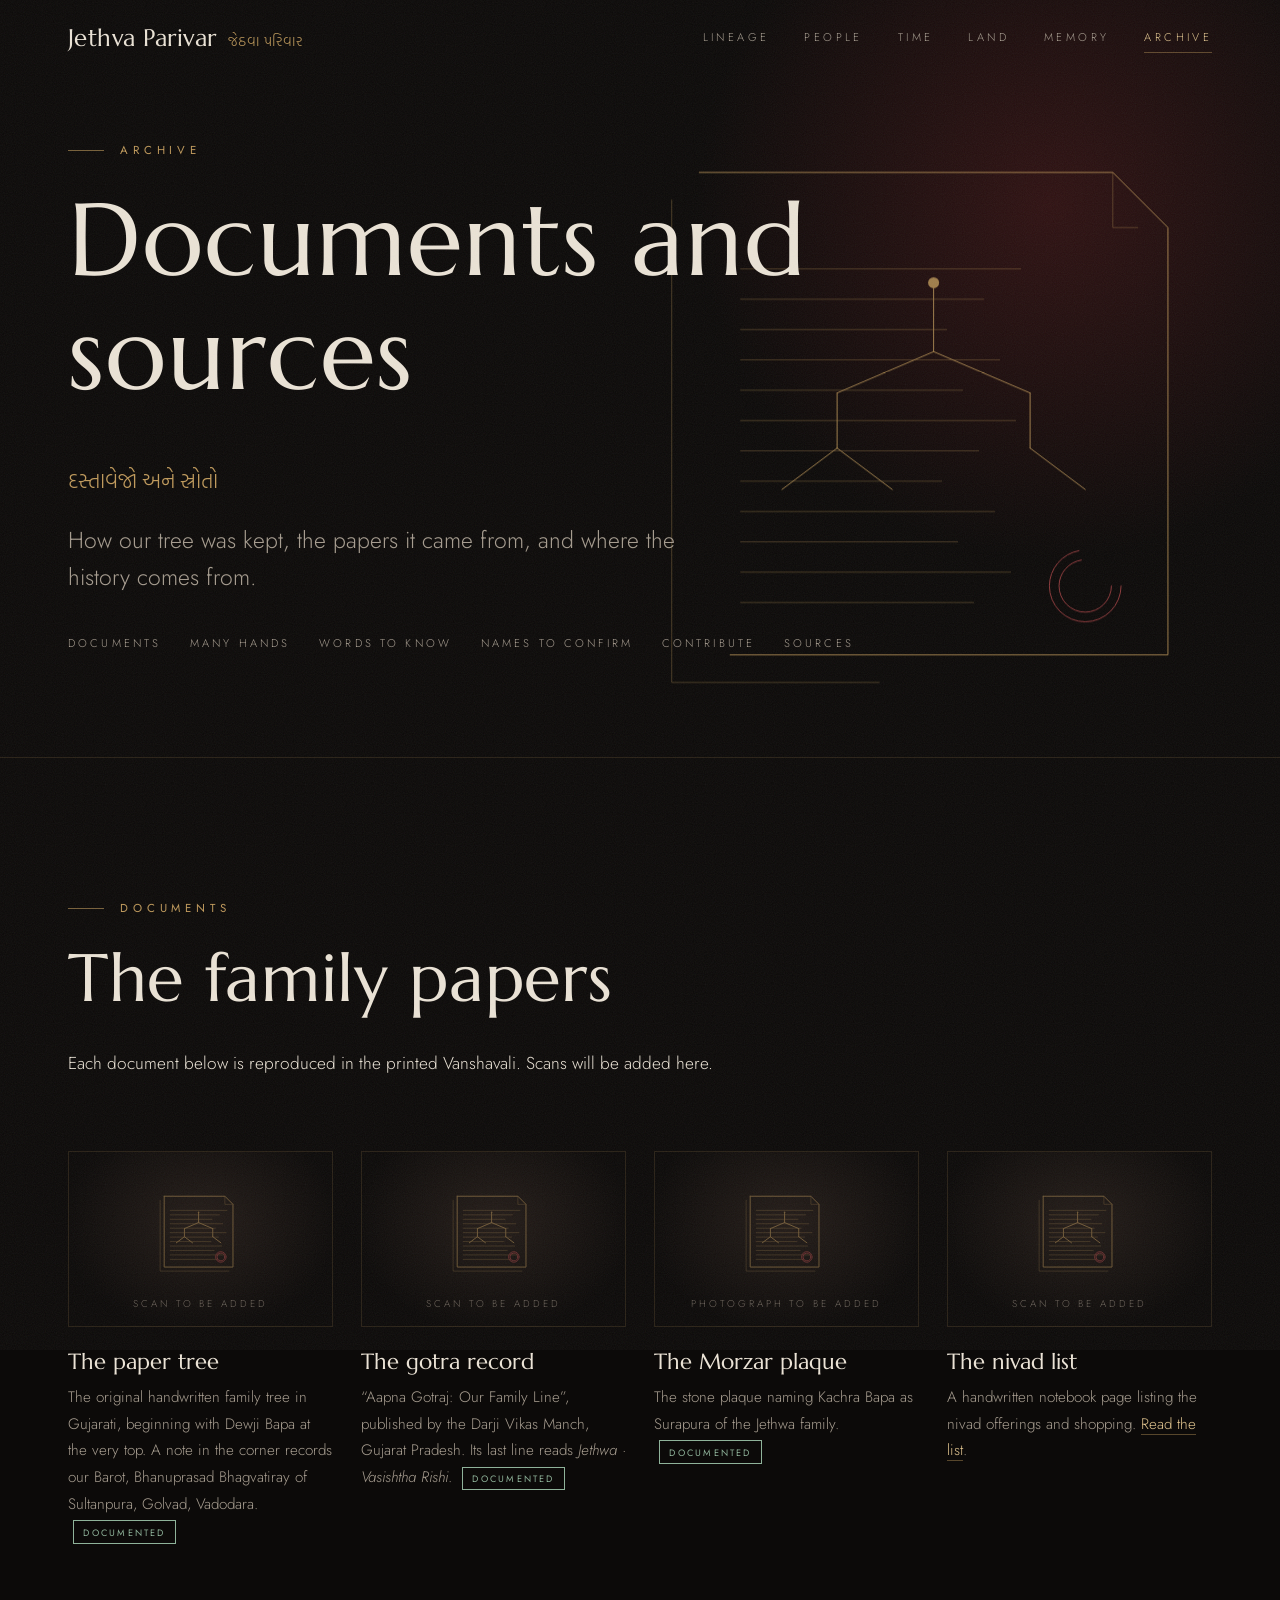
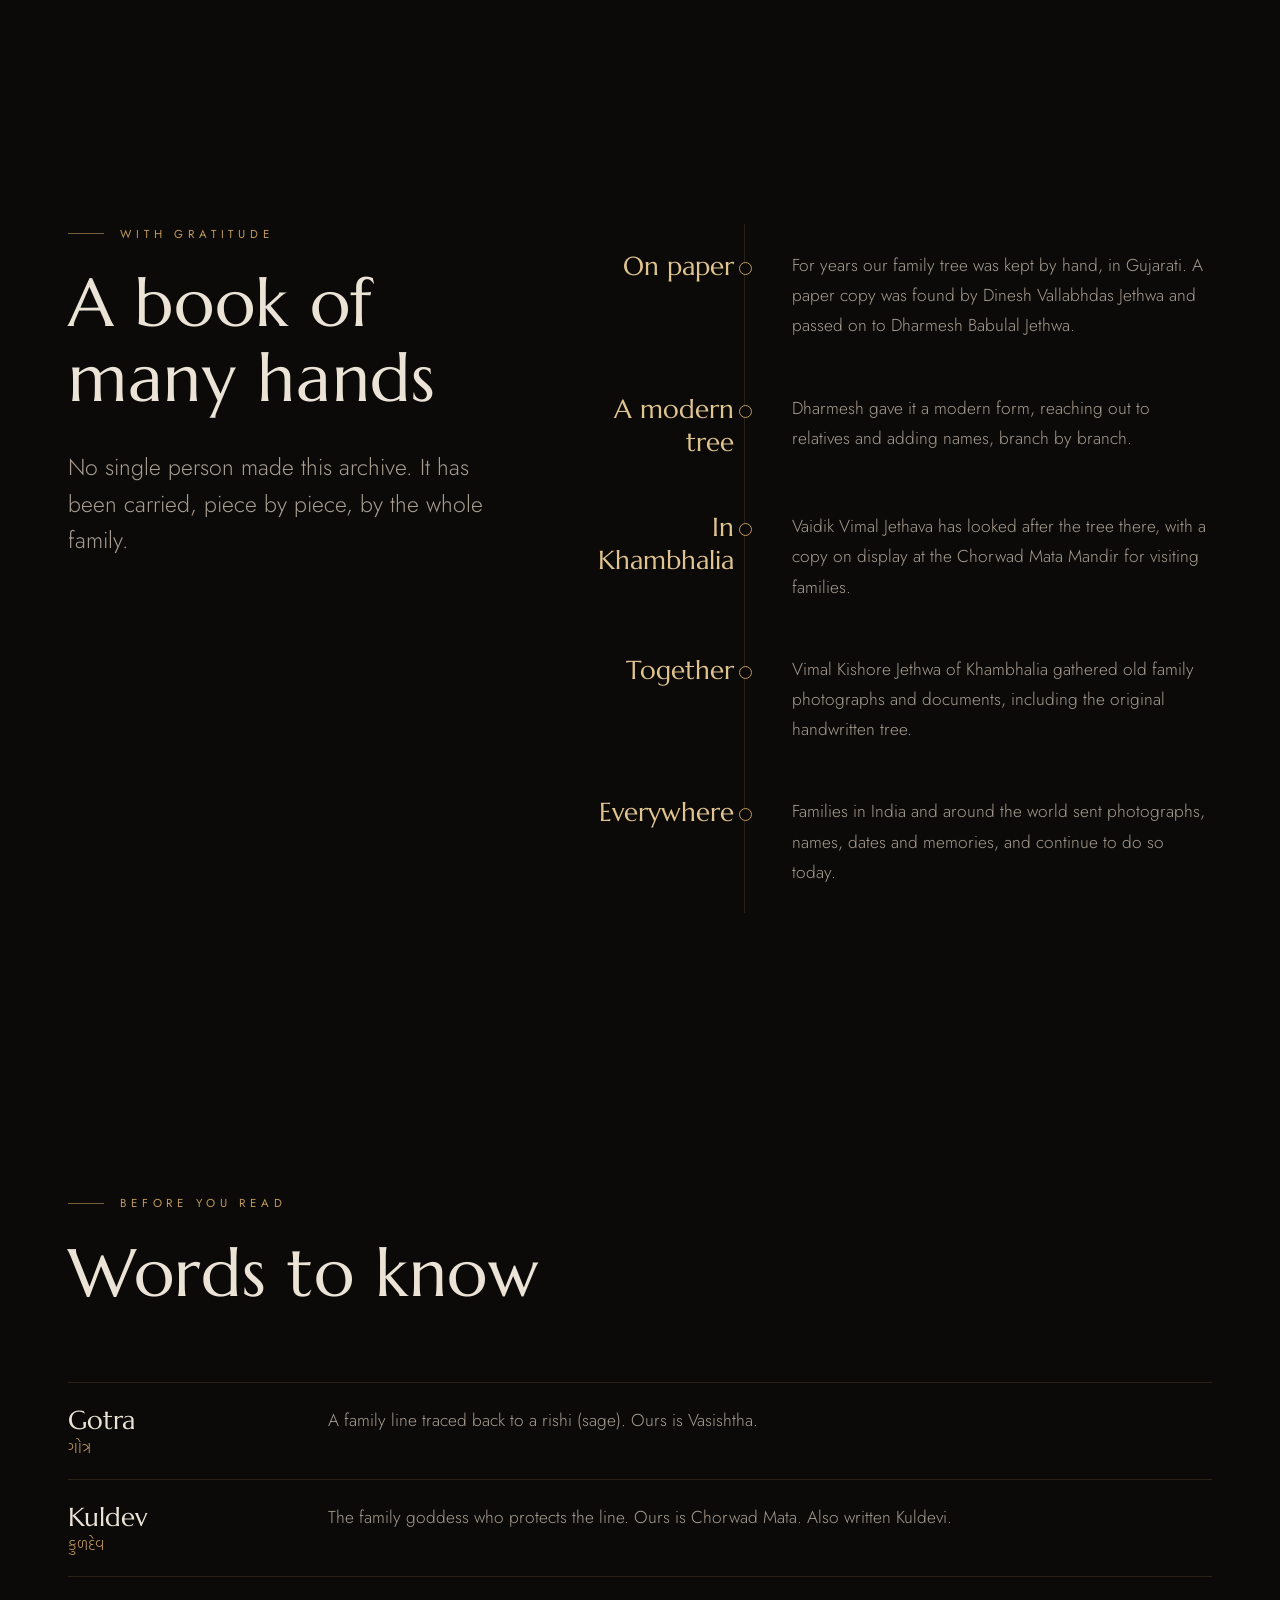
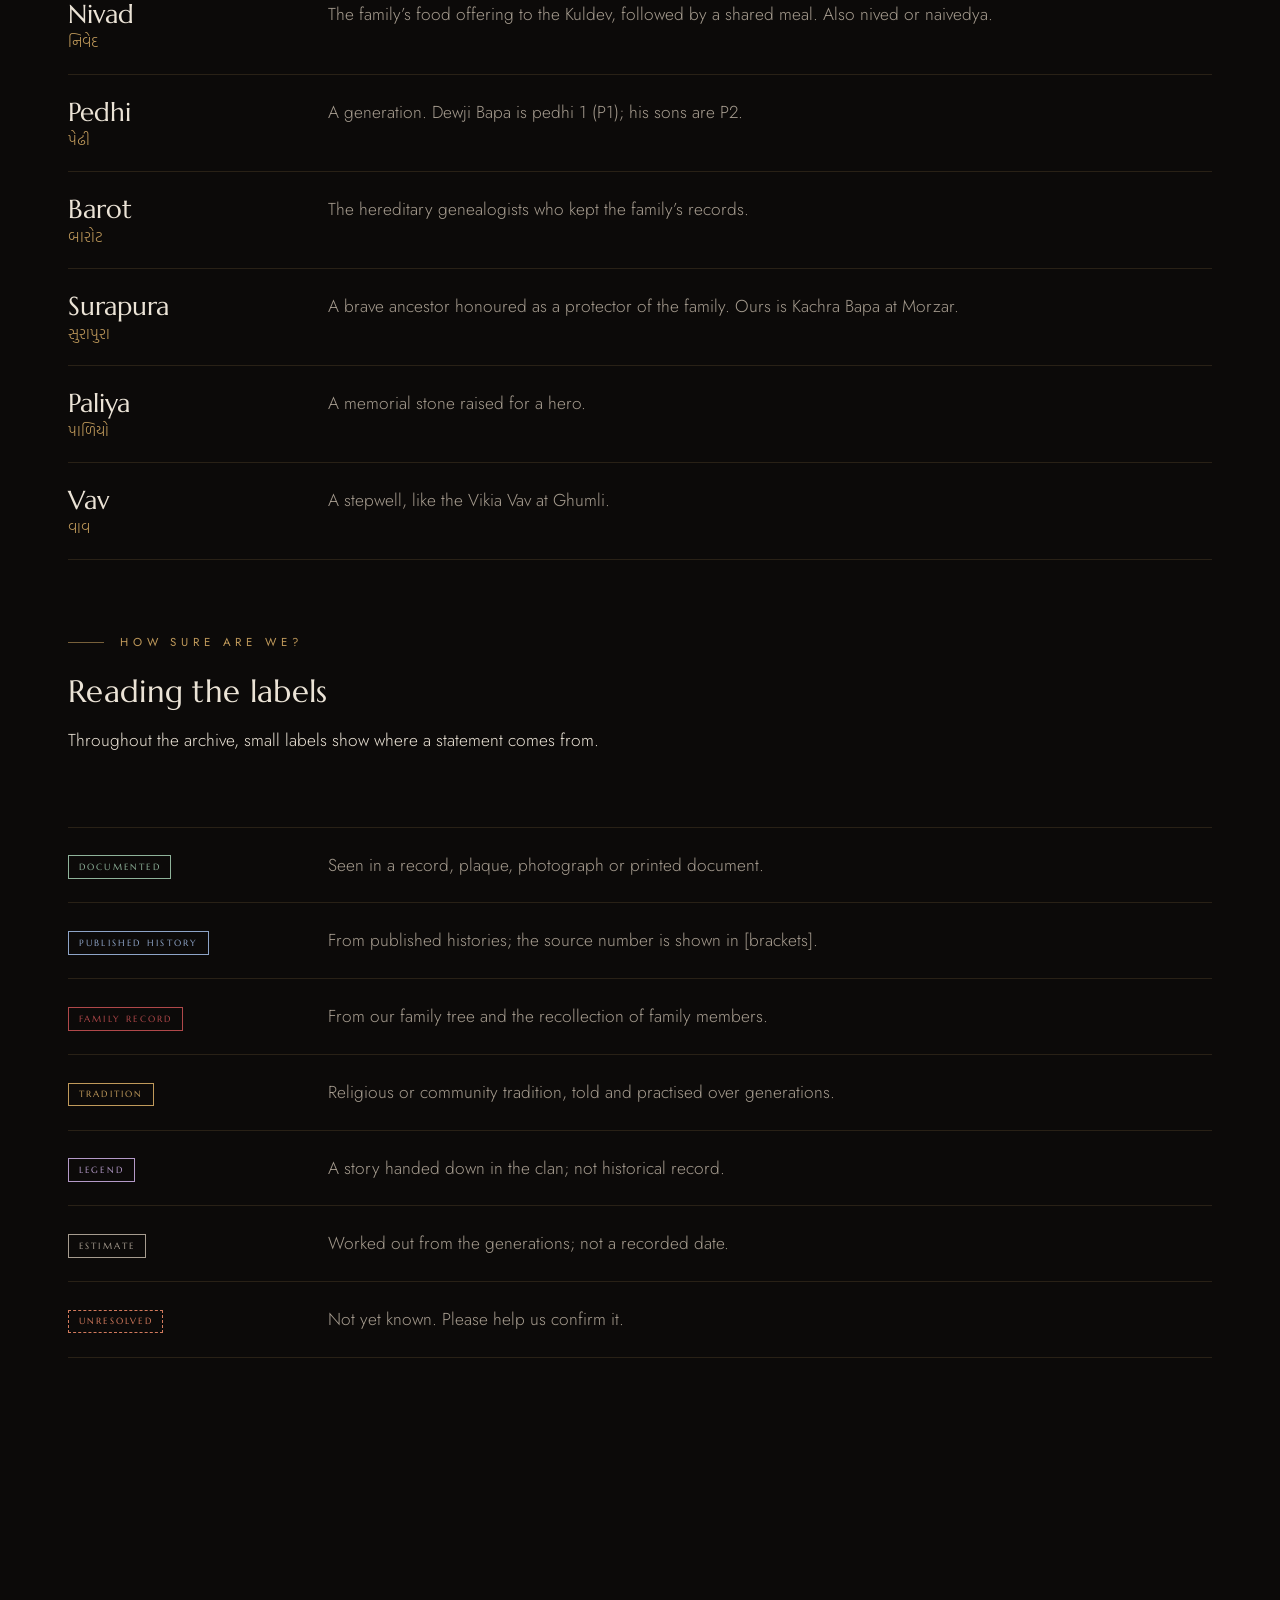
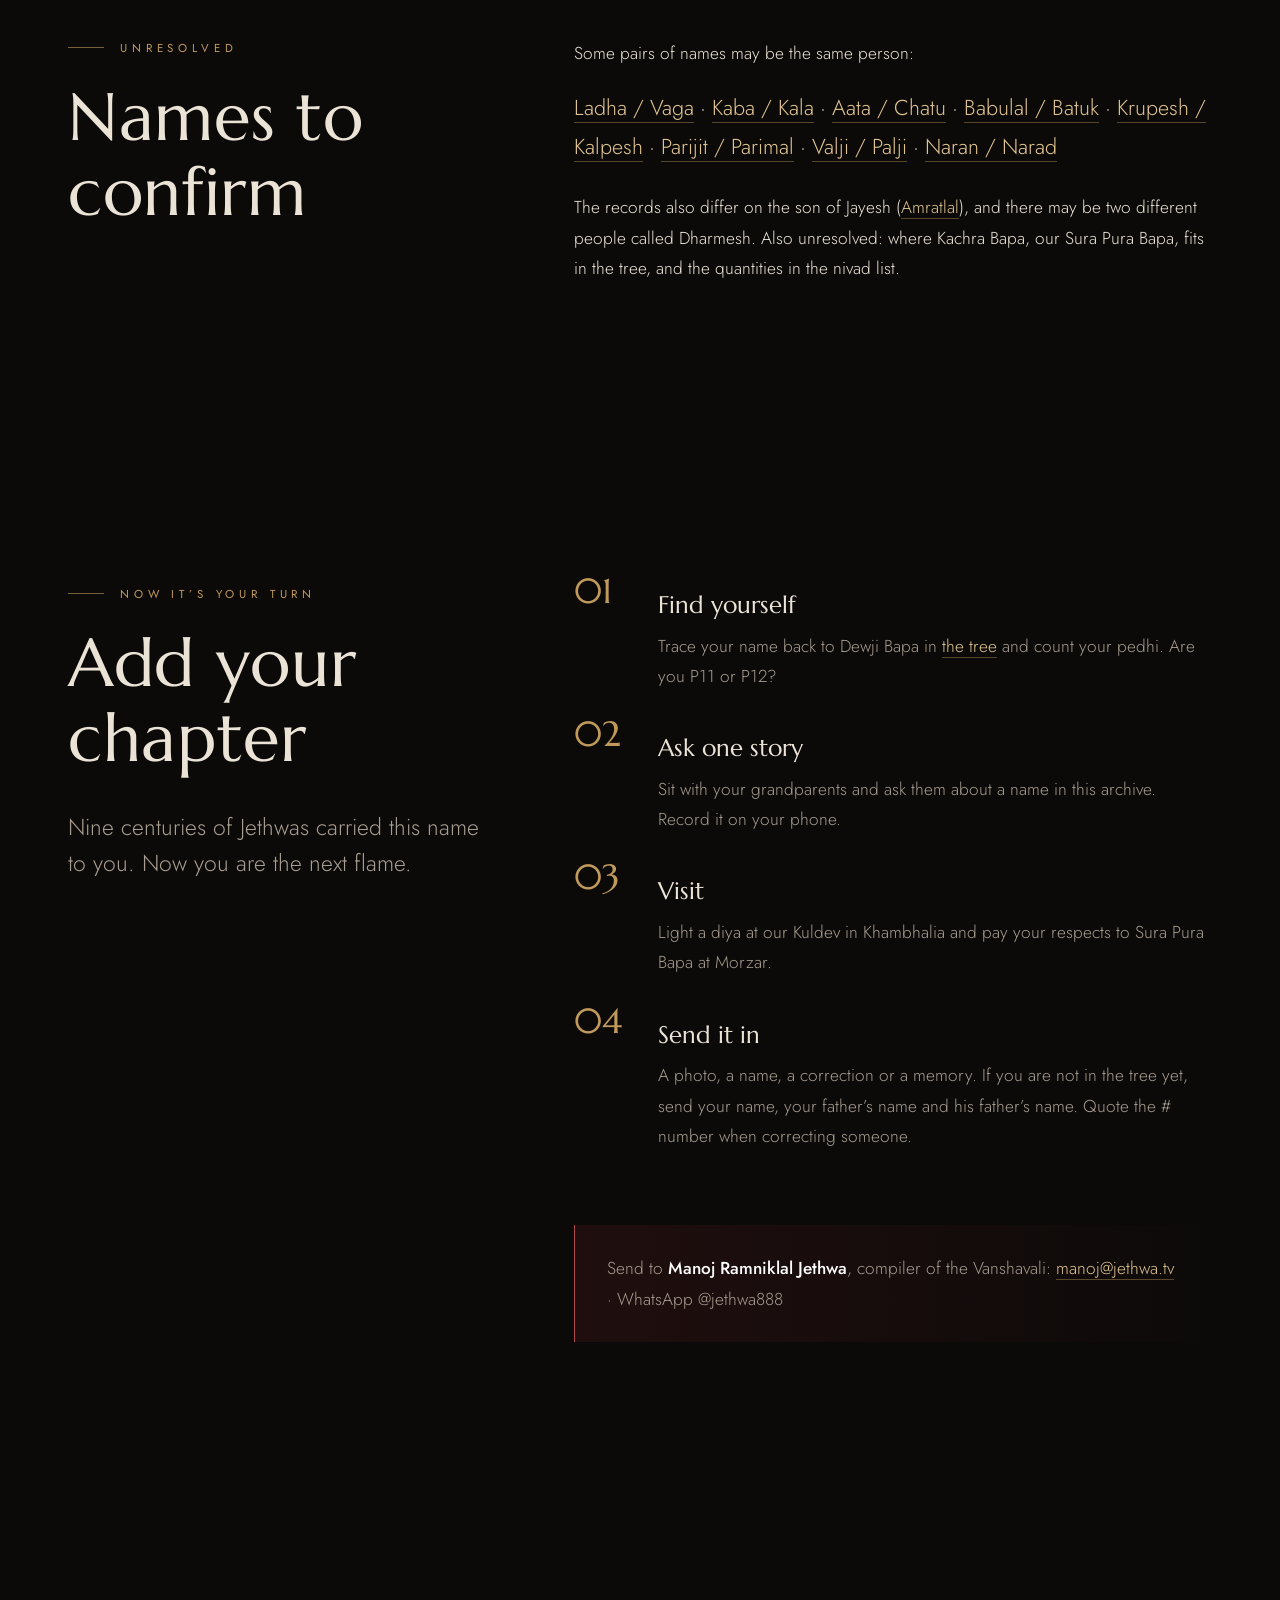
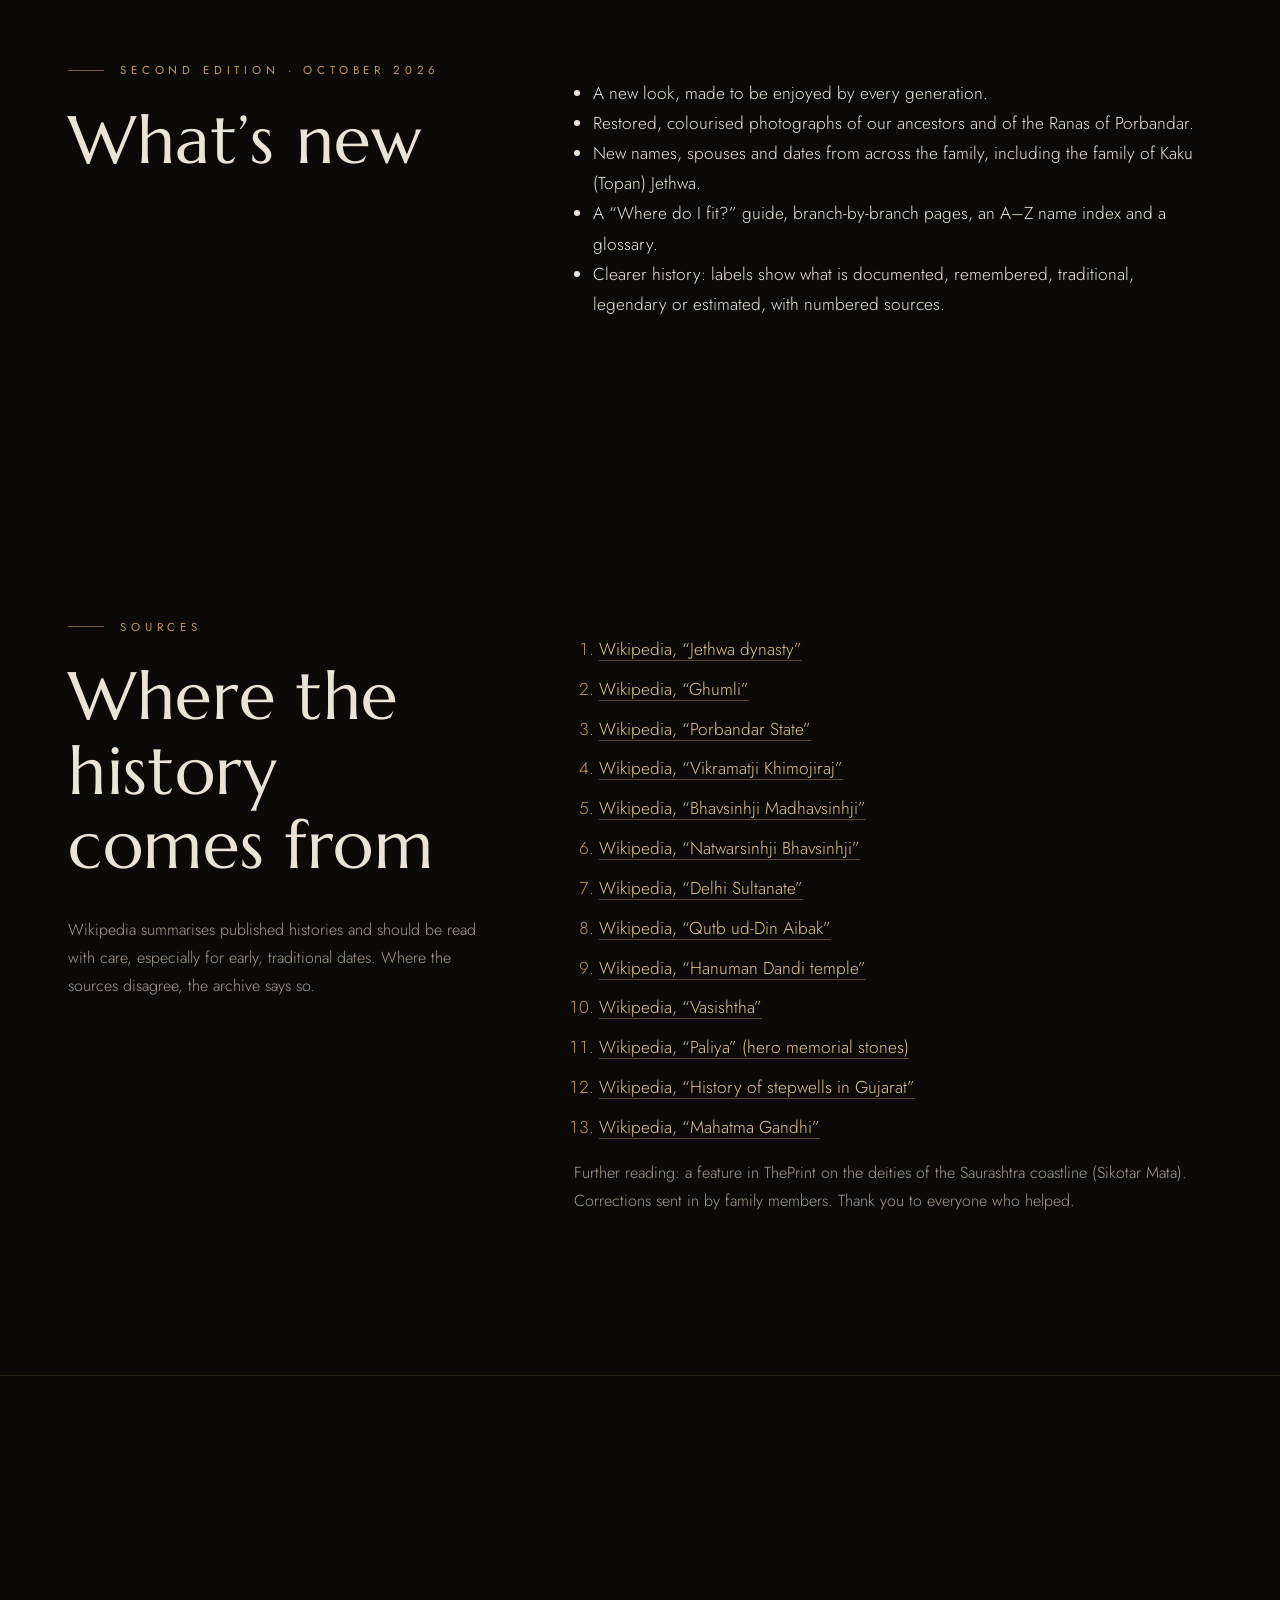
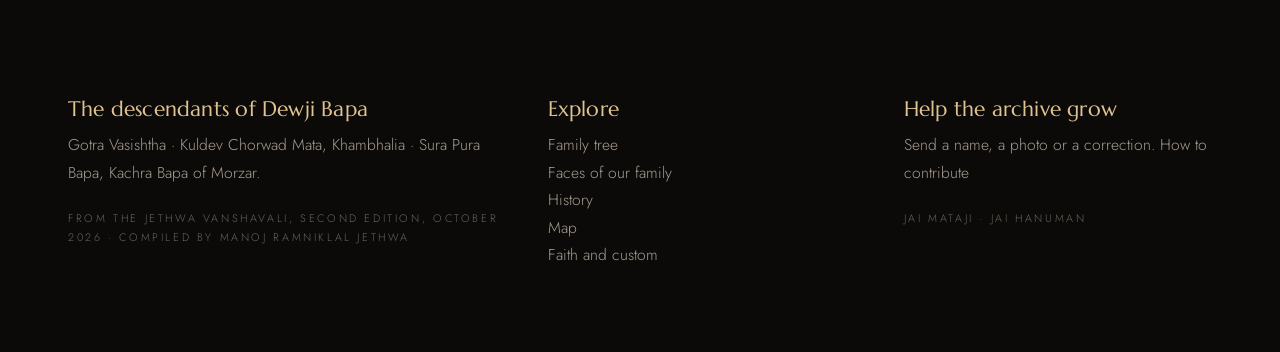
==== commit 61531f16: "Use Marcellus for headings instead of Bodoni Moda Bodoni Moda's hairline strokes were hard to read o" ====
--- a/archive.html
+++ b/archive.html
@@ -8,7 +8,7 @@
   <meta name="theme-color" content="#0c0a09">
   <link rel="preconnect" href="https://fonts.googleapis.com">
   <link rel="preconnect" href="https://fonts.gstatic.com" crossorigin>
-  <link href="https://fonts.googleapis.com/css2?family=Bodoni+Moda:ital,opsz,wght@0,6..96,400;0,6..96,500;1,6..96,400&family=Jost:wght@300;400;500&family=Hind+Vadodara:wght@300;400&display=swap" rel="stylesheet">
+  <link href="https://fonts.googleapis.com/css2?family=Marcellus&family=Jost:wght@300;400;500&family=Hind+Vadodara:wght@300;400&display=swap" rel="stylesheet">
   <link rel="stylesheet" href="css/style.css">
 </head>
 <body>
--- a/css/style.css
+++ b/css/style.css
@@ -15,7 +15,7 @@
   --text: #ebe3d6;
   --text-soft: #a69c8f;
   --text-faint: #6c635a;
-  --display: "Bodoni Moda", "Didot", serif;
+  --display: "Marcellus", "Trajan Pro", Georgia, serif;
   --body: "Jost", system-ui, sans-serif;
   --gu: "Hind Vadodara", "Noto Sans Gujarati", sans-serif;
   --wide: 1200px;
@@ -61,12 +61,12 @@
 a:hover { color: #fff; }
 ::selection { background: var(--oxblood-2); color: #fff; }
 
-h1, h2, h3, h4 { font-family: var(--display); font-weight: 400; line-height: 1.05; margin: 0 0 .5em; letter-spacing: -.01em; }
+h1, h2, h3, h4 { font-family: var(--display); font-weight: 400; line-height: 1.12; margin: 0 0 .5em; letter-spacing: .01em; }
 h1 { font-size: clamp(3rem, 9vw, 8.5rem); }
 h2 { font-size: clamp(2.2rem, 5.2vw, 4.6rem); }
 h3 { font-size: clamp(1.5rem, 2.4vw, 2rem); }
 h4 { font-size: 1.3rem; }
-h1 em, h2 em, h3 em { font-style: italic; color: var(--gold-2); }
+h1 em, h2 em, h3 em { font-style: normal; color: var(--gold-2); }
 p { margin: 0 0 1.2em; }
 b, strong { font-weight: 500; color: #fff; }
 .gu { font-family: var(--gu); }
@@ -137,10 +137,10 @@
 @keyframes kenburns { from { transform: scale(1.02); } to { transform: scale(1.14) translate(-1.5%, -1%); } }
 .hero canvas { position: absolute; inset: 0; width: 100%; height: 100%; pointer-events: none; }
 .hero .wrap { position: relative; z-index: 2; width: 100%; }
-.hero h1 { font-size: clamp(4rem, 15vw, 13rem); line-height: .9; margin: 0; letter-spacing: 0; }
+.hero h1 { font-size: clamp(3.4rem, 12vw, 10.5rem); line-height: 1; margin: 0; letter-spacing: 0; }
 .hero h1 .row { display: block; overflow: hidden; }
 .hero h1 .row > span { display: inline-block; transform: translateY(110%); animation: rise 1.4s var(--ease) forwards; }
-.hero h1 .row:nth-child(2) > span { animation-delay: .18s; font-style: italic; color: var(--gold-2); }
+.hero h1 .row:nth-child(2) > span { animation-delay: .18s; color: var(--gold-2); }
 @keyframes rise { to { transform: none; } }
 .hero .gu-title { font-family: var(--gu); color: var(--gold); font-size: clamp(1.1rem, 2vw, 1.5rem); letter-spacing: .1em; margin-top: 1.6rem; opacity: 0; animation: fade 1.6s .8s forwards; }
 .hero p.sub { max-width: 30rem; color: var(--text-soft); font-size: 1.12rem; margin-top: 1.6rem; opacity: 0; animation: fade 1.6s 1.1s forwards; }
@@ -232,14 +232,14 @@
 .chapter:hover::before { transform: none; }
 .chapter .k { font-size: .7rem; letter-spacing: .3em; color: var(--gold); }
 .chapter h3 { margin: 0; font-size: clamp(1.8rem, 3.4vw, 3rem); transition: transform .6s var(--ease); }
-.chapter:hover h3 { transform: translateX(14px); font-style: italic; }
+.chapter:hover h3 { transform: translateX(14px); color: var(--gold-2); }
 .chapter p { margin: 0; color: var(--text-soft); font-size: 1rem; }
 .chapter .arrow { font-size: 1.4rem; color: var(--gold); transition: transform .6s var(--ease); }
 .chapter:hover .arrow { transform: translateX(8px); }
 @media (max-width: 800px) { .chapter { grid-template-columns: 1fr; gap: 8px; } .chapter .arrow { display: none; } }
 
 /* Quote */
-.quote { font-family: var(--display); font-style: italic; font-size: clamp(1.8rem, 3.4vw, 3rem); line-height: 1.25; margin: 0; color: var(--text); }
+.quote { font-family: var(--display); font-size: clamp(1.8rem, 3.4vw, 3rem); line-height: 1.25; margin: 0; color: var(--text); }
 .signature { font-size: .74rem; letter-spacing: .26em; text-transform: uppercase; color: var(--gold); margin-top: 2rem; }
 
 /* Cards */
@@ -313,7 +313,7 @@
 /* Steps */
 .steps { counter-reset: s; list-style: none; padding: 0; margin: 0; }
 .steps li { counter-increment: s; position: relative; padding: 0 0 36px 84px; color: var(--text-soft); }
-.steps li::before { content: counter(s, decimal-leading-zero); position: absolute; left: 0; top: -10px; font-family: var(--display); font-style: italic; font-size: 2.4rem; color: var(--gold); line-height: 1; }
+.steps li::before { content: counter(s, decimal-leading-zero); position: absolute; left: 0; top: -10px; font-family: var(--display); font-size: 2.2rem; color: var(--gold); line-height: 1; }
 .steps b { font-family: var(--display); font-weight: 400; font-size: 1.5rem; display: block; color: var(--text); margin-bottom: .3rem; }
 
 /* Glossary */
@@ -345,7 +345,7 @@
 .jumps a:hover { color: var(--gold-2); background-size: 100% 1px; }
 
 /* ---------- Family tree page ---------- */
-.search { width: 100%; font: inherit; font-family: var(--display); font-size: clamp(1.6rem, 3.6vw, 2.8rem); font-style: italic; padding: .6rem 0; background: none; border: 0; border-bottom: 1px solid var(--gold-dim); color: var(--text); outline: none; transition: border-color .4s; }
+.search { width: 100%; font: inherit; font-family: var(--display); font-size: clamp(1.5rem, 3.2vw, 2.5rem); padding: .6rem 0; background: none; border: 0; border-bottom: 1px solid var(--gold-dim); color: var(--text); outline: none; transition: border-color .4s; }
 .search::placeholder { color: var(--text-faint); }
 .search:focus { border-bottom-color: var(--gold); }
 .results { list-style: none; margin: 0; padding: 0; background: var(--panel); max-height: 340px; overflow-y: auto; border: 1px solid var(--line); border-top: 0; }
@@ -377,7 +377,7 @@
 .node .tw[disabled] { cursor: default; color: var(--text-faint); }
 .node .nm { font-family: var(--display); font-size: 1.2rem; background: none; border: 0; padding: 0; color: var(--text); cursor: pointer; text-align: left; transition: color .3s; }
 .node .nm:hover { color: var(--gold-2); }
-.node.f .nm { color: #d99a92; font-style: italic; }
+.node.f .nm { color: #d99a92; }
 .node .meta { font-size: .68rem; color: var(--text-faint); letter-spacing: .06em; }
 .node .sp { font-size: .92rem; color: var(--text-soft); }
 .node.sel .nm { color: #fff; background: var(--oxblood-2); padding: 0 .45rem; font-style: normal; box-shadow: 0 0 24px rgba(176, 72, 74, .5); }
